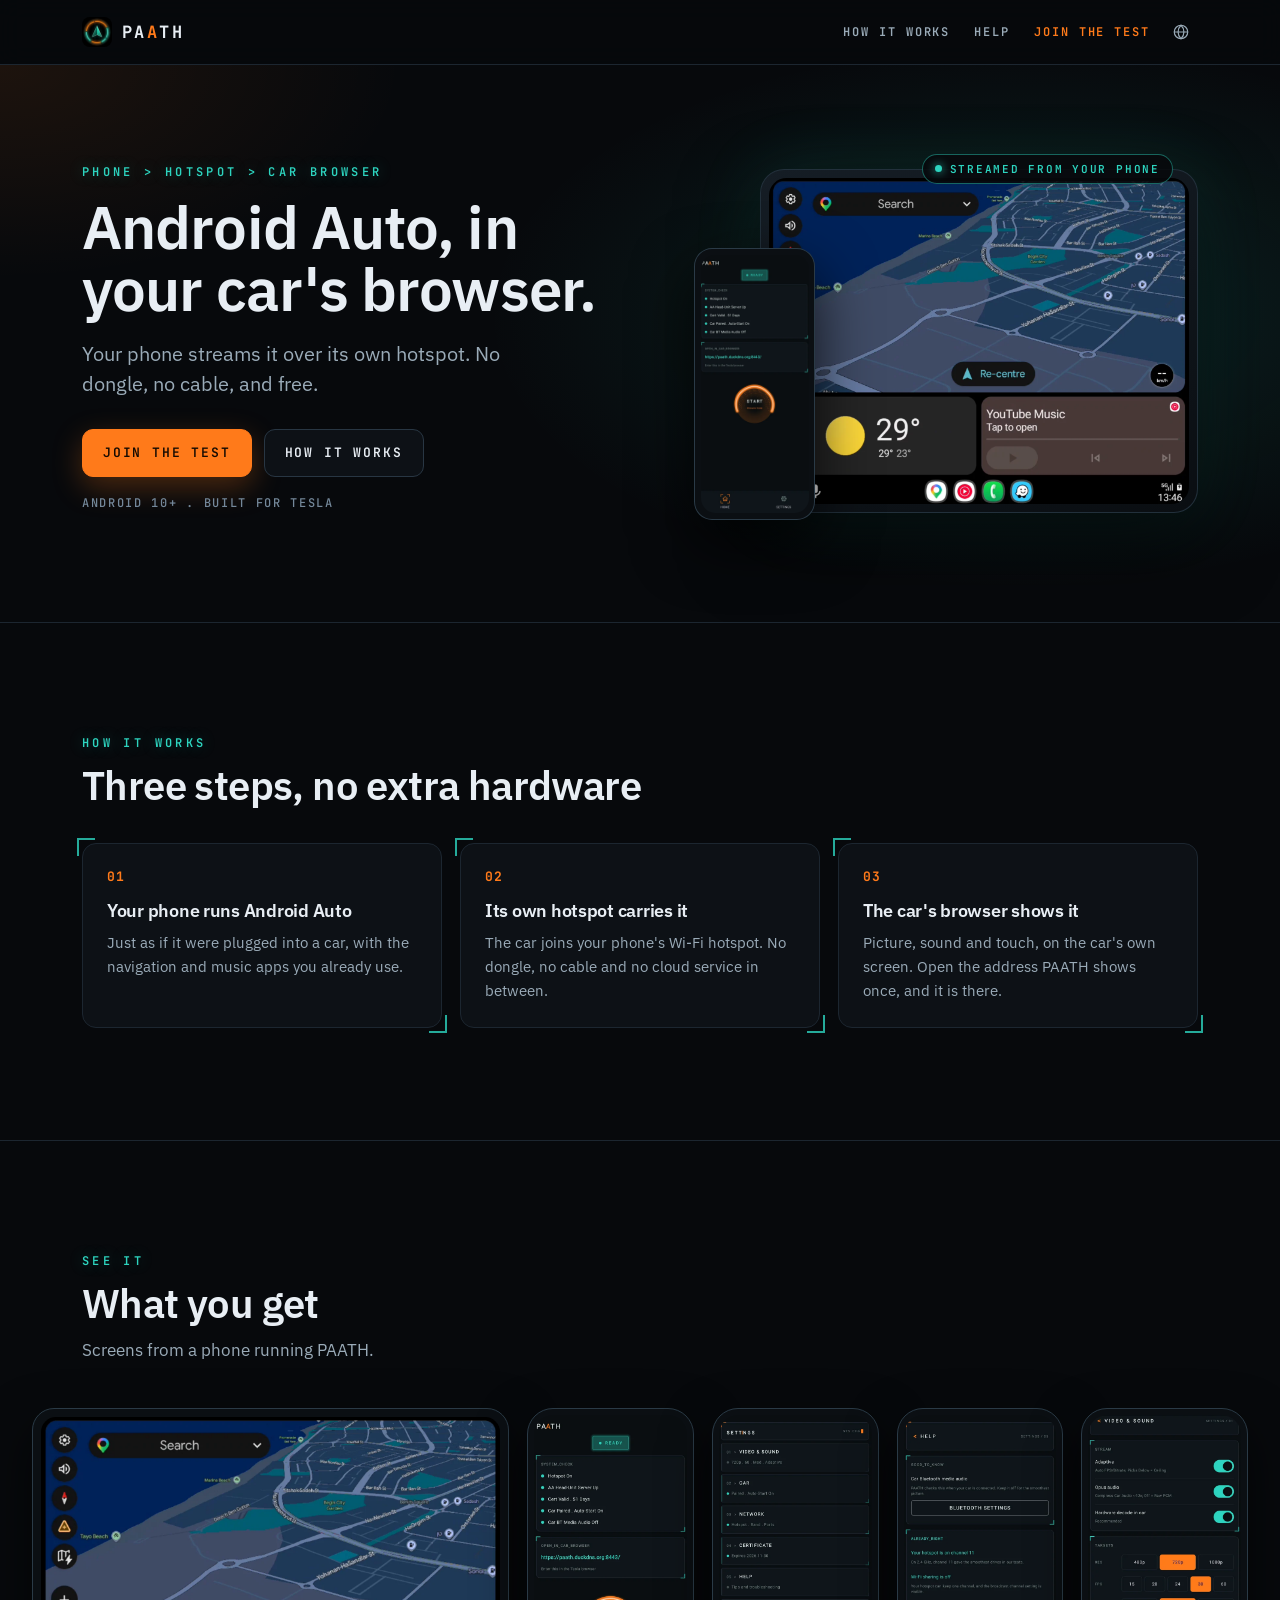
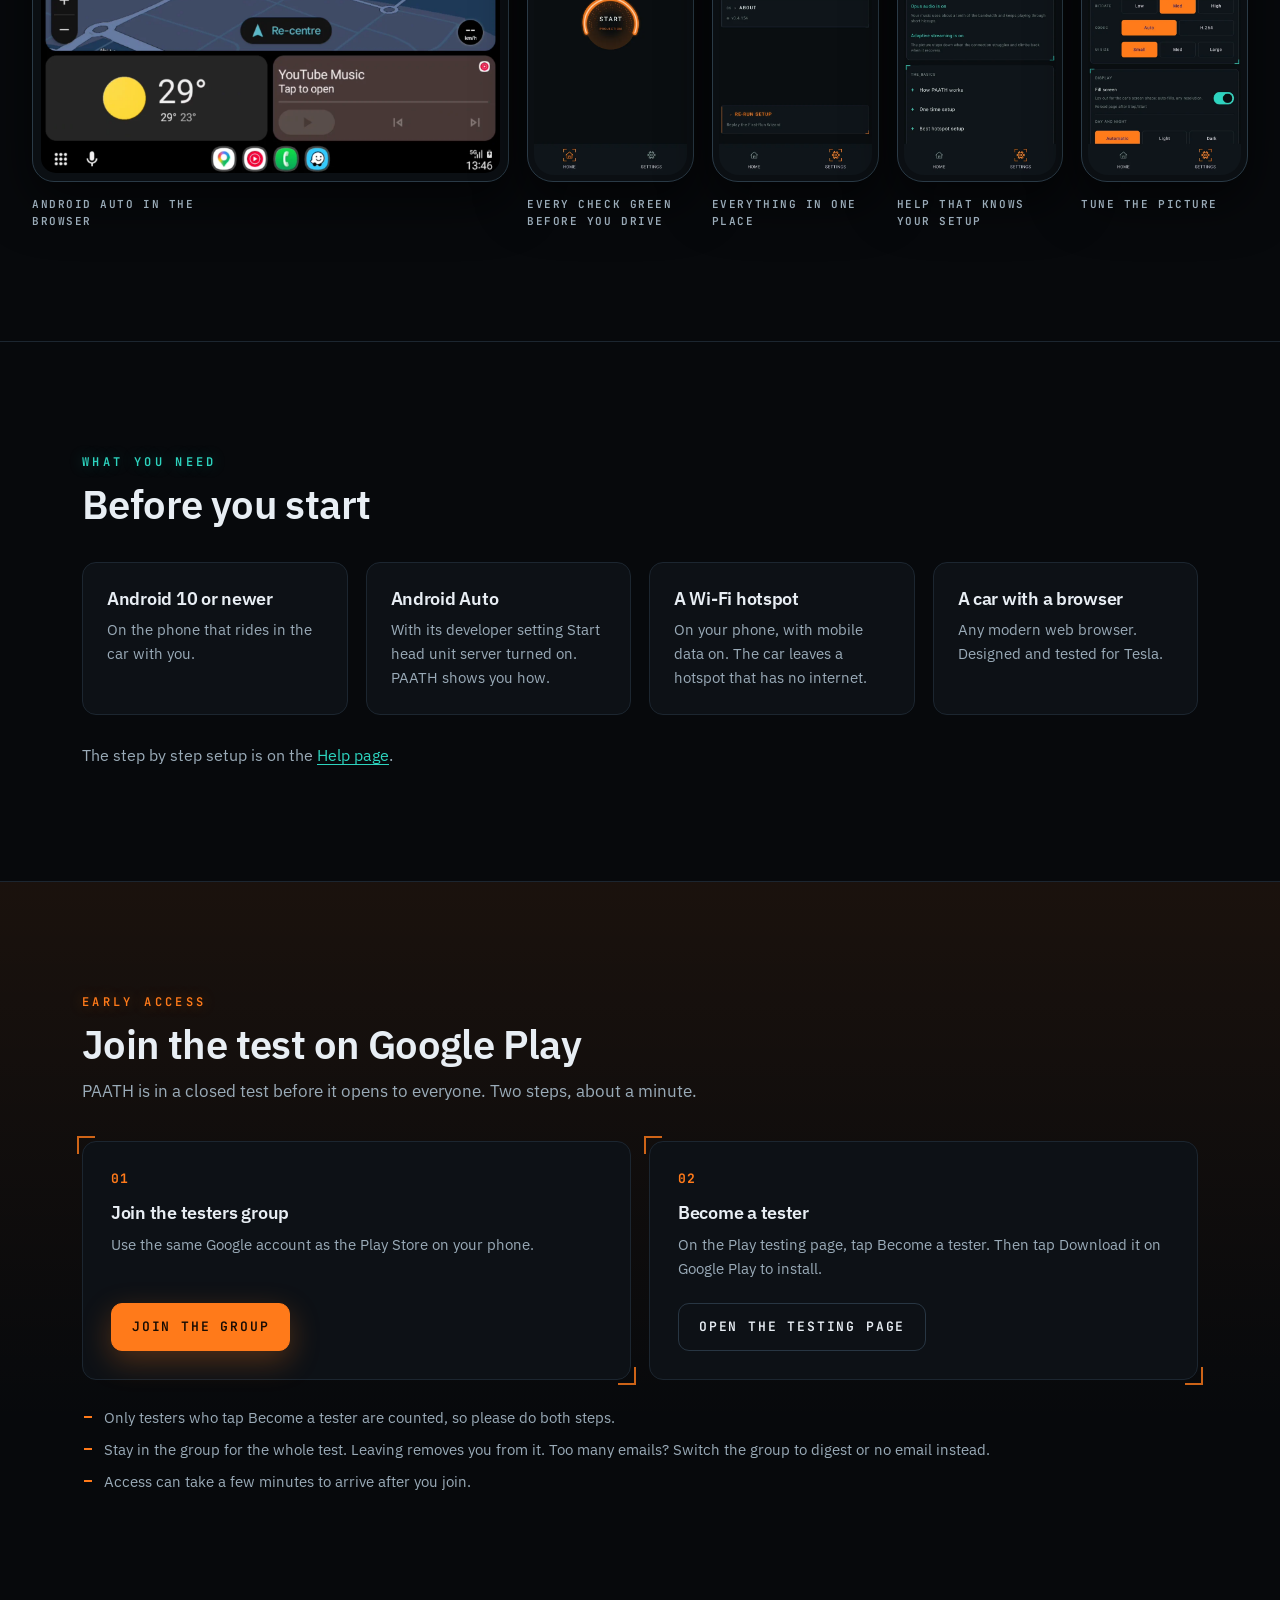
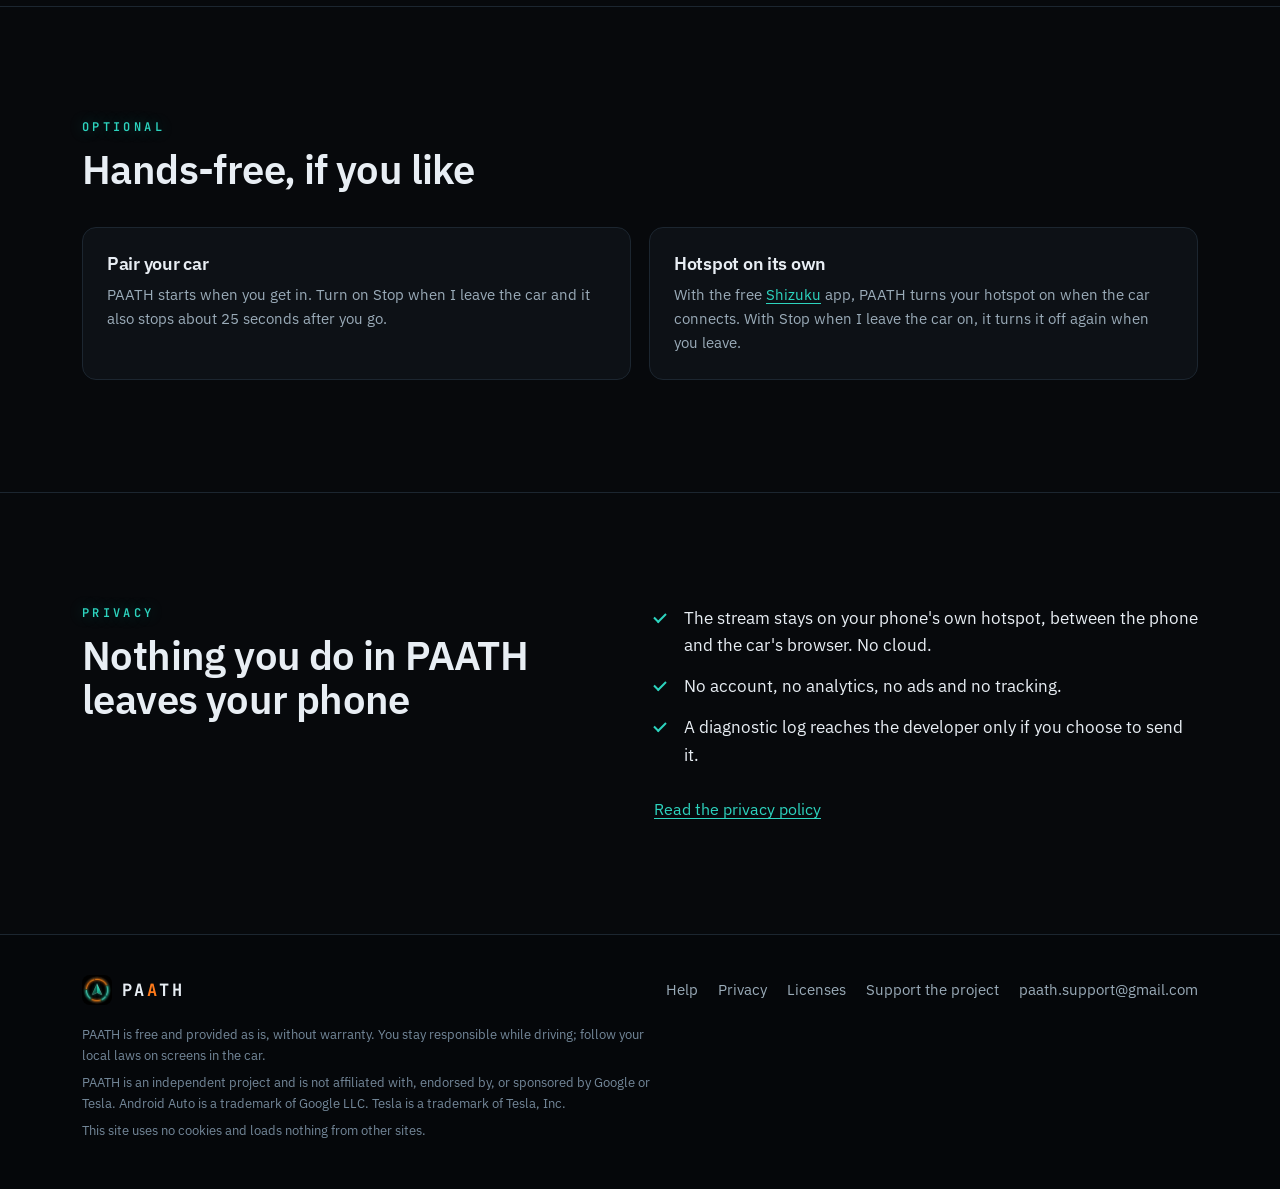
==== index.html @ 419f20e2 "Site in Hebrew: every page under he/, a globe language selector, Hebrew app screens; English unchang" ====
<!doctype html>
<html lang="en" dir="ltr">
<head>
<meta charset="utf-8">
<script>(function () { var pick = function pickLanguage(stored, referrer, host, languages) {
    if (stored === 'he') return 'he';
    if (stored === 'en') return 'en';
    var from = '';
    var path = '';
    try { if (referrer) { var u = new URL(referrer); from = u.host; path = u.pathname; } } catch (e) { from = ''; }
    if (from && from === host && /^\/(he\/)?([a-z0-9-]+\.html)?$/.test(path)) return 'en';
    var first = (languages && languages.length ? languages[0] : '') || '';
    return /^(he|iw)(-|$)/i.test(first) ? 'he' : 'en';
}; var stored = null; try { stored = localStorage.getItem('paath-lang'); } catch (e) {} var langs = navigator.languages && navigator.languages.length ? navigator.languages : [navigator.language || '']; if (pick(stored, document.referrer, location.host, langs) === 'he') location.replace('he/index.html' + location.hash); })();</script>
<meta name="viewport" content="width=device-width, initial-scale=1">
<title>PAATH: Android Auto, in your car's browser</title>
<meta name="description" content="Your phone streams Android Auto to your car's built-in browser over its own hotspot. No extra hardware, free.">
<meta name="theme-color" content="#07090c">
<meta property="og:type" content="website">
<meta property="og:url" content="https://paathsupport.github.io/">
<meta property="og:locale" content="en_US">
<meta property="og:title" content="PAATH: Android Auto, in your car's browser">
<meta property="og:description" content="Your phone streams Android Auto to your car's built-in browser over its own hotspot. No extra hardware, free.">
<meta property="og:image" content="https://paathsupport.github.io/assets/og-image.png">
<meta property="og:image:width" content="1200">
<meta property="og:image:height" content="630">
<meta property="og:image:alt" content="PAATH: Android Auto, in your car's browser.">
<meta name="twitter:card" content="summary_large_image">
<link rel="alternate" hreflang="en" href="https://paathsupport.github.io/">
<link rel="alternate" hreflang="he" href="https://paathsupport.github.io/he/">
<link rel="alternate" hreflang="x-default" href="https://paathsupport.github.io/">

<link rel="icon" href="assets/favicon-32.png" sizes="32x32" type="image/png">
<link rel="apple-touch-icon" href="assets/apple-touch-icon.png">
<link rel="stylesheet" href="css/fonts.css">
<link rel="stylesheet" href="css/site.css">
</head>
<body>
<a class="skip" href="#main">Skip to content</a>
<header class="site-head">
  <div class="wrap head-row">
    <a class="logo" href="index.html" aria-label="PAATH home"><img src="assets/icon-64.png" alt="" width="30" height="30"><span>PA<span class="a">A</span>TH</span></a>
    <nav class="nav" aria-label="Main">
      <a class="nav-wide" href="index.html#how">HOW IT WORKS</a>
      <a href="help.html">HELP</a>
      <a class="nav-go" href="index.html#join">JOIN THE TEST</a>
      
      <details class="lang-pick">
        <summary aria-label="Language" title="Language"><svg class="globe" viewBox="0 0 24 24" width="18" height="18" aria-hidden="true" focusable="false"><circle cx="12" cy="12" r="9"/><path d="M3 12h18M12 3c2.6 2.5 3.9 5.5 3.9 9s-1.3 6.5-3.9 9c-2.6-2.5-3.9-5.5-3.9-9S9.4 5.5 12 3z"/></svg></summary>
        <div class="lang-menu"><a href="index.html" hreflang="en" lang="en" data-lang="en" aria-current="true">English</a><a href="he/index.html" hreflang="he" lang="he" data-lang="he">עברית</a></div>
      </details>
    </nav>
  </div>
</header>

<main id="main">

<section class="hero">
  <div class="wrap hero-grid">
    <div class="hero-copy">
      <p class="kick">PHONE > HOTSPOT > CAR BROWSER</p>
      <h1>Android Auto, in your car's browser.</h1>
      <p class="lead">Your phone streams it over its own hotspot. No dongle, no cable, and free.</p>
      <div class="btns">
        <a class="btn btn-go" href="#join">JOIN THE TEST</a>
        
        <a class="btn" href="#how">HOW IT WORKS</a>
      </div>
      <p class="note">ANDROID 10+ . BUILT FOR TESLA</p>
    </div>
    <div class="hero-vis">
      <div class="hero-car"><img src="assets/shots/aa.webp" alt="Android Auto with Google Maps, shown in a web browser" width="1400" height="1098" fetchpriority="high"></div>
      <div class="hero-phone"><img src="assets/shots/home.webp" alt="PAATH's home screen with every check green" width="540" height="1212"></div>
      <span class="hero-chip"><i></i>STREAMED FROM YOUR PHONE</span>
    </div>
  </div>
</section>

<section class="sec" id="how" aria-labelledby="how-h">
  <div class="wrap">
    <div class="sec-head"><p class="kick">HOW IT WORKS</p><h2 id="how-h">Three steps, no extra hardware</h2></div>
    <ol class="grid-3" role="list">
      <li class="card br"><span class="num">01</span><h3>Your phone runs Android Auto</h3><p>Just as if it were plugged into a car, with the navigation and music apps you already use.</p></li>
      <li class="card br"><span class="num">02</span><h3>Its own hotspot carries it</h3><p>The car joins your phone's Wi-Fi hotspot. No dongle, no cable and no cloud service in between.</p></li>
      <li class="card br"><span class="num">03</span><h3>The car's browser shows it</h3><p>Picture, sound and touch, on the car's own screen. Open the address PAATH shows once, and it is there.</p></li>
    </ol>
  </div>
</section>

<section class="sec" id="see" aria-labelledby="see-h">
  <div class="wrap"><div class="sec-head"><p class="kick">SEE IT</p><h2 id="see-h">What you get</h2><p>Screens from a phone running PAATH.</p></div></div>
  <div class="wrap wrap-wide">
    <div class="shots" tabindex="0" role="region" aria-label="Screenshots">
      <figure class="shot"><div class="dev dev-car"><img src="assets/shots/aa.webp" alt="Android Auto in the browser: the map, weather and music" width="1400" height="1098" loading="lazy"></div><figcaption>ANDROID AUTO IN THE BROWSER</figcaption></figure>
      <figure class="shot"><div class="dev dev-phone"><img src="assets/shots/home.webp" alt="PAATH's home screen: every check green and the address for the car" width="540" height="1212" loading="lazy"></div><figcaption>EVERY CHECK GREEN BEFORE YOU DRIVE</figcaption></figure>
      <figure class="shot"><div class="dev dev-phone"><img src="assets/shots/settings.webp" alt="PAATH settings: video and sound, car, network, certificate, help" width="540" height="1212" loading="lazy"></div><figcaption>EVERYTHING IN ONE PLACE</figcaption></figure>
      <figure class="shot"><div class="dev dev-phone"><img src="assets/shots/help.webp" alt="PAATH help page with checks that are already right" width="540" height="1212" loading="lazy"></div><figcaption>HELP THAT KNOWS YOUR SETUP</figcaption></figure>
      <figure class="shot"><div class="dev dev-phone"><img src="assets/shots/video.webp" alt="Video and sound settings: resolution, frame rate, bitrate, day and night" width="540" height="1212" loading="lazy"></div><figcaption>TUNE THE PICTURE</figcaption></figure>
    </div>
  </div>
</section>

<section class="sec" id="need" aria-labelledby="need-h">
  <div class="wrap">
    <div class="sec-head"><p class="kick">WHAT YOU NEED</p><h2 id="need-h">Before you start</h2></div>
    <ul class="grid-4" role="list">
      <li class="card"><h3>Android 10 or newer</h3><p>On the phone that rides in the car with you.</p></li>
      <li class="card"><h3>Android Auto</h3><p>With its developer setting Start head unit server turned on. PAATH shows you how.</p></li>
      <li class="card"><h3>A Wi-Fi hotspot</h3><p>On your phone, with mobile data on. The car leaves a hotspot that has no internet.</p></li>
      <li class="card"><h3>A car with a browser</h3><p>Any modern web browser. Designed and tested for Tesla.</p></li>
    </ul>
    <p class="more">The step by step setup is on the <a href="help.html#one-time-setup">Help page</a>.</p>
  </div>
</section>


<section class="sec join" id="join" aria-labelledby="join-h">
  <div class="wrap">
    <div class="sec-head"><p class="kick">EARLY ACCESS</p><h2 id="join-h">Join the test on Google Play</h2><p>PAATH is in a closed test before it opens to everyone. Two steps, about a minute.</p></div>
    <ol class="grid-2" role="list">
      <li class="card br br-go"><span class="num">01</span><h3>Join the testers group</h3><p>Use the same Google account as the Play Store on your phone.</p><a class="btn btn-go" href="https://groups.google.com/g/paath-testers">JOIN THE GROUP</a></li>
      <li class="card br br-go"><span class="num">02</span><h3>Become a tester</h3><p>On the Play testing page, tap Become a tester. Then tap Download it on Google Play to install.</p><a class="btn" href="https://play.google.com/apps/testing/app.tesomate.paath">OPEN THE TESTING PAGE</a></li>
    </ol>
    <ul class="notes" role="list">
      <li>Only testers who tap Become a tester are counted, so please do both steps.</li>
      <li>Stay in the group for the whole test. Leaving removes you from it. Too many emails? Switch the group to digest or no email instead.</li>
      <li>Access can take a few minutes to arrive after you join.</li>
    </ul>
  </div>
</section>


<section class="sec" id="extras" aria-labelledby="extras-h">
  <div class="wrap">
    <div class="sec-head"><p class="kick">OPTIONAL</p><h2 id="extras-h">Hands-free, if you like</h2></div>
    <ul class="grid-2" role="list">
      <li class="card"><h3>Pair your car</h3><p>PAATH starts when you get in. Turn on Stop when I leave the car and it also stops about 25 seconds after you go.</p></li>
      <li class="card"><h3>Hotspot on its own</h3><p>With the free <a href="https://shizuku.rikka.app/download/">Shizuku</a> app, PAATH turns your hotspot on when the car connects. With Stop when I leave the car on, it turns it off again when you leave.</p></li>
    </ul>
  </div>
</section>

<section class="sec privacy" id="privacy" aria-labelledby="privacy-h">
  <div class="wrap privacy-grid">
    <div><p class="kick">PRIVACY</p><h2 id="privacy-h">Nothing you do in PAATH leaves your phone</h2></div>
    <div>
      <ul class="ticks" role="list">
        <li>The stream stays on your phone's own hotspot, between the phone and the car's browser. No cloud.</li>
        <li>No account, no analytics, no ads and no tracking.</li>
        <li>A diagnostic log reaches the developer only if you choose to send it.</li>
      </ul>
      <p class="more"><a href="https://paathsupport.github.io/paath-site/">Read the privacy policy</a></p>
    </div>
  </div>
</section>

</main>
<footer class="site-foot">
  <div class="wrap">
    <div class="foot-row">
      <a class="logo" href="index.html" aria-label="PAATH home"><img src="assets/icon-64.png" alt="" width="30" height="30"><span>PA<span class="a">A</span>TH</span></a>
      <nav class="foot-nav" aria-label="Footer">
        <a href="help.html">Help</a>
        <a href="https://paathsupport.github.io/paath-site/">Privacy</a>
        <a href="licenses.html">Licenses</a>
        <a href="https://ko-fi.com/paath">Support the project</a>
        <a href="mailto:paath.support@gmail.com">paath.support@gmail.com</a>
      </nav>
    </div>
    <p class="legal">PAATH is free and provided as is, without warranty. You stay responsible while driving; follow your local laws on screens in the car.</p>
    <p class="legal">PAATH is an independent project and is not affiliated with, endorsed by, or sponsored by Google or Tesla. Android Auto is a trademark of Google LLC. Tesla is a trademark of Tesla, Inc.</p>
    <p class="legal">This site uses no cookies and loads nothing from other sites.</p>
  </div>
</footer>
<script>document.addEventListener('click', function (e) { var a = e.target.closest && e.target.closest('a[data-lang]'); if (!a) return; try { localStorage.setItem('paath-lang', a.getAttribute('data-lang')); } catch (err) {} a.setAttribute('href', a.getAttribute('href').split('#')[0] + location.hash); }); document.addEventListener('click', function (e) { var d = document.querySelector('details.lang-pick'); if (d && d.open && !d.contains(e.target)) d.open = false; }); document.addEventListener('keydown', function (e) { var d = document.querySelector('details.lang-pick'); if (e.key === 'Escape' && d && d.open) { d.open = false; d.querySelector('summary').focus(); } });</script>

</body>
</html>
---- css/fonts.css ----
/* Local copies so no visit contacts a third party: Latin subsets, and IBM Plex Sans Hebrew for Hebrew letters only. Regenerate with tools/fetch-fonts.py. */
@font-face{font-family:"IBM Plex Sans";src:url(../assets/fonts/ibm-plex-sans.woff2) format("woff2");font-weight:400 600;font-style:normal;font-display:swap}
@font-face{font-family:"IBM Plex Sans Hebrew";src:url(../assets/fonts/ibm-plex-sans-hebrew-400.woff2) format("woff2");font-weight:400 400;font-style:normal;font-display:swap;unicode-range:U+0307-0308, U+0590-05FF, U+200C-2010, U+20AA, U+25CC, U+FB1D-FB4F}
@font-face{font-family:"IBM Plex Sans Hebrew";src:url(../assets/fonts/ibm-plex-sans-hebrew-500.woff2) format("woff2");font-weight:500 500;font-style:normal;font-display:swap;unicode-range:U+0307-0308, U+0590-05FF, U+200C-2010, U+20AA, U+25CC, U+FB1D-FB4F}
@font-face{font-family:"IBM Plex Sans Hebrew";src:url(../assets/fonts/ibm-plex-sans-hebrew-600.woff2) format("woff2");font-weight:600 600;font-style:normal;font-display:swap;unicode-range:U+0307-0308, U+0590-05FF, U+200C-2010, U+20AA, U+25CC, U+FB1D-FB4F}
@font-face{font-family:"JetBrains Mono";src:url(../assets/fonts/jetbrains-mono.woff2) format("woff2");font-weight:500 700;font-style:normal;font-display:swap}
---- css/site.css ----
/* PAATH site. The app's own palette and type: a dark base, teal for system things and links, orange only
   for the main action and the A of the wordmark. Fonts load from css/fonts.css (local files). */
:root {
  --bg: #07090c; --panel: #0d1116; --line: #1c2630; --line-2: #283643;
  --ink: #e8eef4; --dim: #9aabb8; --mute: #74889a;
  --teal: #2dd4bf; --orange: #ff7a1a; --orange-ink: #160b02;
  --mono: "JetBrains Mono", ui-monospace, SFMono-Regular, Menlo, Consolas, monospace;
  --sans: "IBM Plex Sans", system-ui, -apple-system, "Segoe UI", Roboto, sans-serif;
  --gutter: 16px; --max: 1180px; --radius: 14px;
  color-scheme: dark;
}
@media (min-width: 720px) { :root { --gutter: 32px; } }

*, *::before, *::after { box-sizing: border-box; }
html { -webkit-text-size-adjust: 100%; scroll-behavior: smooth; scroll-padding-top: 84px; }
@media (prefers-reduced-motion: reduce) { html { scroll-behavior: auto; } *, *::before, *::after { animation: none !important; transition: none !important; } }
body { margin: 0; background: var(--bg); color: var(--ink); font: 400 16px/1.6 var(--sans); overflow-wrap: anywhere; }
img { display: block; max-width: 100%; height: auto; }
a { color: var(--teal); text-underline-offset: 3px; }
a:hover { color: #6ee7d8; }
:focus-visible { outline: 2px solid var(--teal); outline-offset: 3px; border-radius: 6px; }
ol[role="list"], ul[role="list"] { list-style: none; margin: 0; padding: 0; }
.wrap { max-width: var(--max); margin: 0 auto; padding: 0 var(--gutter); }
.wrap-wide { max-width: 1400px; container-type: inline-size; }
.skip { position: absolute; inset-inline-start: -9999px; top: -9999px; }
.skip:focus { inset-inline-start: var(--gutter); top: 10px; z-index: 20; background: var(--panel); color: var(--ink); padding: 10px 14px; border-radius: 8px; }

/* header */
.site-head { position: sticky; top: 0; z-index: 10; background: rgba(7, 9, 12, .84); -webkit-backdrop-filter: blur(12px); backdrop-filter: blur(12px); border-bottom: 1px solid var(--line); }
.head-row { display: flex; align-items: center; gap: 16px; height: 64px; }
/* nowrap: body's overflow-wrap would otherwise split the wordmark on a 320 px phone */
.logo { display: inline-flex; flex: none; align-items: center; gap: 10px; color: var(--ink); text-decoration: none; white-space: nowrap; font: 700 17px var(--mono); letter-spacing: .14em; }
.logo:hover { color: var(--ink); }
.logo img { width: 30px; height: 30px; border-radius: 8px; }
.a { color: var(--orange); }
.nav { margin-inline-start: auto; display: flex; align-items: center; gap: 4px; }
.nav a { font: 600 12px var(--mono); letter-spacing: .16em; color: var(--dim); text-decoration: none; padding: 9px 10px; border-radius: 8px; white-space: nowrap; }
.nav a:hover { color: var(--ink); }
.nav .nav-go { color: var(--orange); }
@media (max-width: 560px) { .nav .nav-wide { display: none; } .nav a { padding: 9px 7px; letter-spacing: .12em; } }

/* type */
.kick { margin: 0; font: 600 12px var(--mono); letter-spacing: .28em; color: var(--teal); text-shadow: 0 0 14px rgba(45, 212, 191, .35); }
h1, h2, h3 { margin: 0; font-family: var(--sans); font-weight: 600; letter-spacing: -.015em; }
h1 { margin-top: 16px; font-size: clamp(38px, 5.4vw, 60px); line-height: 1.04; }
h2 { margin-top: 12px; font-size: clamp(27px, 3.6vw, 40px); line-height: 1.1; }
h3 { font-size: 18px; line-height: 1.3; }
.lead { margin: 18px 0 0; max-width: 36ch; color: var(--dim); font-size: clamp(17px, 1.7vw, 20px); line-height: 1.5; }
.more { margin: 28px 0 0; color: var(--dim); }

/* buttons */
.btns { display: flex; flex-wrap: wrap; gap: 12px; margin-top: 30px; }
.btn { display: inline-flex; align-items: center; justify-content: center; min-height: 48px; padding: 0 20px; border-radius: 11px; border: 1px solid var(--line-2); background: var(--panel); color: var(--ink); text-decoration: none; font: 600 13px var(--mono); letter-spacing: .14em; transition: border-color .15s, transform .15s, box-shadow .15s; }
.btn:hover { color: var(--ink); border-color: var(--teal); }
.btn-go { background: var(--orange); border-color: var(--orange); color: var(--orange-ink); box-shadow: 0 10px 30px rgba(255, 122, 26, .28); }
.btn-go:hover { color: var(--orange-ink); border-color: #ffa25e; transform: translateY(-1px); box-shadow: 0 14px 36px rgba(255, 122, 26, .38); }
.note { margin: 18px 0 0; font: 500 12px var(--mono); letter-spacing: .14em; color: var(--mute); }

/* sections */
.sec { position: relative; padding: clamp(64px, 9vw, 112px) 0; border-top: 1px solid var(--line); }
.sec-head { max-width: 660px; margin-bottom: 36px; }
.sec-head p:not(.kick) { margin: 12px 0 0; color: var(--dim); font-size: 17px; }
.card { position: relative; background: var(--panel); border: 1px solid var(--line); border-radius: var(--radius); padding: 24px; }
.card h3 { margin-top: 0; }
.card .num + h3 { margin-top: 14px; }
.card p { margin: 8px 0 0; color: var(--dim); font-size: 15px; }
/* A card is a column, so a button sits at the bottom and side-by-side cards line their buttons up. */
.card { display: flex; flex-direction: column; }
.card .btn { margin-top: auto; align-self: flex-start; }
.card p:has(+ .btn) { margin-bottom: 22px; }
.num { font: 700 13px var(--mono); letter-spacing: .1em; color: var(--orange); }
/* the app's corner brackets */
.br::before, .br::after { content: ""; position: absolute; width: 18px; height: 18px; border: 0 solid var(--teal); opacity: .8; }
.br::before { inset-inline-start: -6px; top: -6px; border-block-start-width: 2px; border-inline-start-width: 2px; }
.br::after { inset-inline-end: -6px; bottom: -6px; border-block-end-width: 2px; border-inline-end-width: 2px; }
.br-go::before, .br-go::after { border-color: var(--orange); }
.grid-2, .grid-3, .grid-4 { display: grid; gap: 18px; }
@media (min-width: 640px) { .grid-2, .grid-4 { grid-template-columns: repeat(2, minmax(0, 1fr)); } }
@media (min-width: 820px) { .grid-3 { grid-template-columns: repeat(3, minmax(0, 1fr)); } }
@media (min-width: 1040px) { .grid-4 { grid-template-columns: repeat(4, minmax(0, 1fr)); } }

/* hero */
.hero { position: relative; overflow: hidden; padding: clamp(40px, 7vw, 96px) 0 clamp(56px, 8vw, 104px); }
.hero::before { content: ""; position: absolute; inset: 0; pointer-events: none;
  background: radial-gradient(60% 70% at 80% 45%, rgba(45, 212, 191, .13), transparent 70%), radial-gradient(45% 55% at 0% 0%, rgba(255, 122, 26, .09), transparent 70%); }
.hero-grid { position: relative; display: grid; gap: 48px; align-items: center; }
@media (min-width: 860px) { .hero-grid { grid-template-columns: minmax(0, 1.12fr) minmax(0, 1fr); } }
/* The picture keeps its proportions at every width: every size below is a percent of this one box. */
.hero-vis { position: relative; width: 100%; max-width: 640px; justify-self: center; aspect-ratio: 16 / 11.6; }
.hero-car { position: absolute; right: 0; top: 4%; width: 87%; aspect-ratio: 2184 / 1713; padding: 1.6%; border-radius: 5.5% / 7%;
  background: linear-gradient(160deg, #151d25, #0a0e12); border: 1px solid #22303b; box-shadow: 0 30px 80px rgba(0, 0, 0, .6), 0 0 70px rgba(45, 212, 191, .12); }
.hero-car img { width: 100%; height: 100%; object-fit: cover; object-position: top; border-radius: 4.2% / 5.4%; }
.hero-phone { position: absolute; left: 0; bottom: 0; width: 24%; aspect-ratio: 1080 / 2424; padding: 1.1%; border-radius: 15% / 6.7%;
  background: #0b0f13; border: 1px solid #2a3a46; box-shadow: 0 24px 60px rgba(0, 0, 0, .75); }
.hero-phone img { width: 100%; height: 100%; object-fit: cover; object-position: top; border-radius: 13% / 5.8%; }
.hero-chip { position: absolute; right: 5%; top: 4%; transform: translateY(-50%); padding: 7px 12px; border-radius: 999px; white-space: nowrap;
  font: 600 11px var(--mono); letter-spacing: .16em; color: var(--teal); background: rgba(7, 9, 12, .88); border: 1px solid rgba(45, 212, 191, .45); }
.hero-chip i { display: inline-block; width: 7px; height: 7px; margin-inline-end: 8px; border-radius: 50%; background: var(--teal); box-shadow: 0 0 10px var(--teal); vertical-align: 1px; animation: pulse 2.4s ease-in-out infinite; }
@keyframes pulse { 50% { opacity: .35; } }
@media (max-width: 420px) { .hero-chip { font-size: 10px; letter-spacing: .1em; } }

/* screenshots: a swipe row on phones, one row that fits the page on wide screens */
.shots { --ph: clamp(190px, 58vw, 240px); display: flex; gap: 18px; overflow-x: auto; scroll-snap-type: x mandatory; padding: 8px var(--gutter) 20px; margin: 0 calc(-1 * var(--gutter)); scrollbar-width: thin; scrollbar-color: var(--line-2) transparent; }
/* 100cqw is the row's own width, so the five screens fit it exactly (100vw would count the scrollbar) */
@media (min-width: 1000px) { .shots { --ph: calc((100cqw - 72px) / 6.862); overflow: visible; justify-content: center; margin: 0; padding: 8px 0 0; } }
.shot { flex: 0 0 auto; margin: 0; scroll-snap-align: center; }
.dev { background: #0b0f13; border: 1px solid #2a3a46; box-shadow: 0 20px 50px rgba(0, 0, 0, .6); }
.dev img { width: 100%; height: 100%; object-fit: cover; object-position: top; }
.dev-phone { width: var(--ph); aspect-ratio: 1080 / 2424; padding: 6px; border-radius: 26px; }
.dev-phone img { border-radius: 20px; }
.dev-car { height: calc(var(--ph) * 2.2444); aspect-ratio: 2184 / 1713; padding: 8px; border-radius: 22px; }
.dev-car img { border-radius: 15px; }
/* On phones the car screen would be wider than the phone showing it; keep it to the screen width there. */
@media (max-width: 999px) { .dev-car { height: auto; width: min(86vw, calc(var(--ph) * 2.8616)); } }
.shot figcaption { margin-top: 14px; max-width: var(--ph); font: 600 11px/1.5 var(--mono); letter-spacing: .14em; color: var(--dim); }

/* join the test */
.join { background: linear-gradient(180deg, rgba(255, 122, 26, .08), rgba(255, 122, 26, 0) 75%); }
.join .kick { color: var(--orange); text-shadow: 0 0 14px rgba(255, 122, 26, .4); }
.join .card { padding: 28px; }
.notes { margin-top: 26px !important; display: grid; gap: 8px; color: var(--dim); font-size: 15px; }
.notes li { position: relative; padding-inline-start: 22px; }
.notes li::before { content: ""; position: absolute; inset-inline-start: 2px; top: .7em; width: 8px; height: 2px; background: var(--orange); }

/* privacy */
.privacy-grid { display: grid; gap: 28px; }
@media (min-width: 860px) { .privacy-grid { grid-template-columns: minmax(0, 1fr) minmax(0, 1fr); align-items: start; } }
.ticks { display: grid; gap: 14px; }
.ticks li { position: relative; padding-inline-start: 30px; color: var(--ink); font-size: 17px; }
.ticks li::before { content: ""; position: absolute; inset-inline-start: 0; top: .45em; width: 12px; height: 7px; border: solid var(--teal); border-width: 0 0 2px 2px; transform: rotate(-45deg); }

/* footer */
.site-foot { border-top: 1px solid var(--line); padding: 40px 0 48px; background: #05070a; }
.foot-row { display: flex; flex-wrap: wrap; align-items: center; justify-content: space-between; gap: 18px; }
.foot-nav { display: flex; flex-wrap: wrap; gap: 6px 20px; }
.foot-nav a { color: var(--dim); text-decoration: none; font-size: 15px; }
.foot-nav a:hover { color: var(--ink); }
.legal { margin: 20px 0 0; max-width: 72ch; color: var(--mute); font-size: 13px; line-height: 1.6; }
.legal + .legal { margin-top: 6px; }

/* help: the intro spans the page, then the topic list beside the entries (above them on phones) */
.help-intro { padding-top: 48px; }
.help-grid { display: grid; gap: 28px; padding: 32px 0 96px; }
@media (min-width: 900px) { .help-grid { grid-template-columns: 250px minmax(0, 1fr); gap: 56px; } }
.help-h { font-size: clamp(32px, 4.6vw, 48px); }
.toc-h { margin: 22px 0 8px; font: 600 11px var(--mono); letter-spacing: .24em; color: var(--mute); }
.toc-h:first-child { margin-top: 0; }
.toc ul { list-style: none; margin: 0; padding: 0; }
.toc a { display: block; padding: 6px 12px; border-inline-start: 2px solid var(--line); color: var(--dim); text-decoration: none; font-size: 14px; line-height: 1.35; }
.toc a:hover { color: var(--ink); border-inline-start-color: var(--teal); }
@media (min-width: 900px) { .help-side { position: sticky; top: 88px; align-self: start; max-height: calc(100vh - 110px); overflow: auto; } }
@media (max-width: 899px) {
  .toc { padding: 18px; background: var(--panel); border: 1px solid var(--line); border-radius: var(--radius); }
  .toc ul { display: flex; flex-wrap: wrap; gap: 8px; }
  .toc a { border: 1px solid var(--line-2); border-radius: 999px; padding: 6px 12px; font-size: 13px; }
}
.help-group + .help-group { margin-top: 40px; }
.help-group > .kick { margin-bottom: 14px; }
/* html's scroll-padding-top already clears the sticky header; a scroll-margin here would add to it */
.entry { margin-top: 10px; background: var(--panel); border: 1px solid var(--line); border-radius: 12px; }
.entry[open] { border-color: var(--line-2); }
.entry summary { display: flex; align-items: center; gap: 14px; padding: 16px 18px; cursor: pointer; list-style: none; font-size: 17px; font-weight: 500; }
.entry summary::-webkit-details-marker { display: none; }
.entry summary:hover { color: #fff; }
.mk { position: relative; flex: 0 0 14px; height: 14px; }
.mk::before, .mk::after { content: ""; position: absolute; inset-inline-start: 0; top: 6px; width: 14px; height: 2px; background: var(--teal); transition: transform .2s; }
.mk::after { transform: rotate(90deg); }
.entry[open] .mk::after { transform: rotate(0deg); }
.entry-body { padding: 0 18px 18px; padding-inline-start: 46px; color: var(--dim); }
.steps { margin: 0; padding-inline-start: 20px; display: grid; gap: 8px; }
.steps li::marker { color: var(--mute); }
.step-one { margin: 0; }
.tag { display: inline-block; margin-inline-end: 6px; padding: 1px 7px; border-radius: 6px; font: 600 10px/1.7 var(--mono); letter-spacing: .14em; vertical-align: 2px; }
.tag-samsung { color: #7dd3fc; border: 1px solid rgba(125, 211, 252, .45); }
.tag-others { color: #c4b5fd; border: 1px solid rgba(196, 181, 253, .45); }
.inapp { margin: 14px 0 0; font: 600 11px/1.6 var(--mono); letter-spacing: .1em; color: var(--orange); }
@media (max-width: 560px) { .entry-body { padding-inline-start: 18px; } }

/* 404 */
.lost { padding: clamp(72px, 14vw, 160px) 0; }

/* Licenses */
.licenses { padding: clamp(56px, 10vw, 120px) 0; }
.lic-grid { margin-top: 36px; }
.lic-grid h2 { margin-top: 0; font-size: 18px; line-height: 1.3; }

/* Hebrew (owner, 2026-10-16): dir="rtl" flips every start and end above. Hebrew has no capitals and wide spacing
   hurts reading, so the monospace capitals become the Hebrew face, semibold, at normal spacing. The pictures, the
   hero's layout and the tick's shape do not flip. */
html[lang="he"] { --sans: "IBM Plex Sans Hebrew", "IBM Plex Sans", system-ui, -apple-system, "Segoe UI", Roboto, sans-serif; }
html[lang="he"] :is(.kick, .nav a, .btn, .note, .hero-chip, .shot figcaption, .toc-h, .tag, .inapp) { font-family: var(--sans); font-weight: 600; letter-spacing: normal; }
html[lang="he"] :is(.kick, .nav a, .note, .toc-h) { font-size: 14px; }
/* The language selector (owner, 2026-10-16): a globe that opens the list of languages, each named in its own letters.
   The list is drawn only once open, so English pages still load no Hebrew face until it is. */
.lang-pick { position: relative; }
.lang-pick summary { display: flex; align-items: center; padding: 9px 8px; border-radius: 8px; color: var(--dim); cursor: pointer; list-style: none; }
.lang-pick summary::-webkit-details-marker { display: none; }
.lang-pick summary:hover, .lang-pick[open] summary { color: var(--ink); }
.globe { display: block; fill: none; stroke: currentColor; stroke-width: 1.6; }
.lang-menu { position: absolute; inset-inline-end: 0; top: calc(100% + 8px); z-index: 30; min-width: 150px; padding: 6px; display: grid; gap: 2px;
  background: var(--panel); border: 1px solid var(--line-2); border-radius: 12px; box-shadow: 0 18px 40px rgba(0, 0, 0, .55); }
.nav .lang-pick .lang-menu a { display: block; padding: 10px 12px; border-radius: 8px; font: 500 15px var(--sans); letter-spacing: normal; color: var(--dim); text-align: start; }
.nav .lang-pick .lang-menu a:hover { background: var(--line); color: var(--ink); }
.nav .lang-pick .lang-menu a[aria-current] { color: var(--teal); }
.lost-he { --sans: "IBM Plex Sans Hebrew", "IBM Plex Sans", system-ui, -apple-system, "Segoe UI", Roboto, sans-serif; margin-top: 56px; font-family: var(--sans); }
.lost-he .btn { font-family: inherit; letter-spacing: normal; }
.lost-h { font-size: clamp(32px, 4.6vw, 48px); }

/* Phones (owner, 2026-10-16): with the language selector the menu fits as it was from 375 px up in both languages;
   narrower phones tighten it to stay inside the side margins (checked by tools/shoot.mjs at 320, 360 and 375 px).
   Only the menu's own links: the selector's list keeps its size. */
@media (max-width: 374px) {
  .head-row { gap: 8px; }
  .site-head .logo { gap: 6px; letter-spacing: .06em; }
  .nav { gap: 0; }
  .nav > a, .lang-pick summary { padding: 9px 4px; }
  .nav > a { letter-spacing: .06em; }
  html[lang="he"] .nav > a { letter-spacing: normal; font-size: 13px; }
}
@media (max-width: 359px) {
  .site-head .logo { letter-spacing: .02em; }
  .nav > a, .lang-pick summary { padding: 9px 3px; }
  html[lang="he"] .nav > a { font-size: 12px; }
}
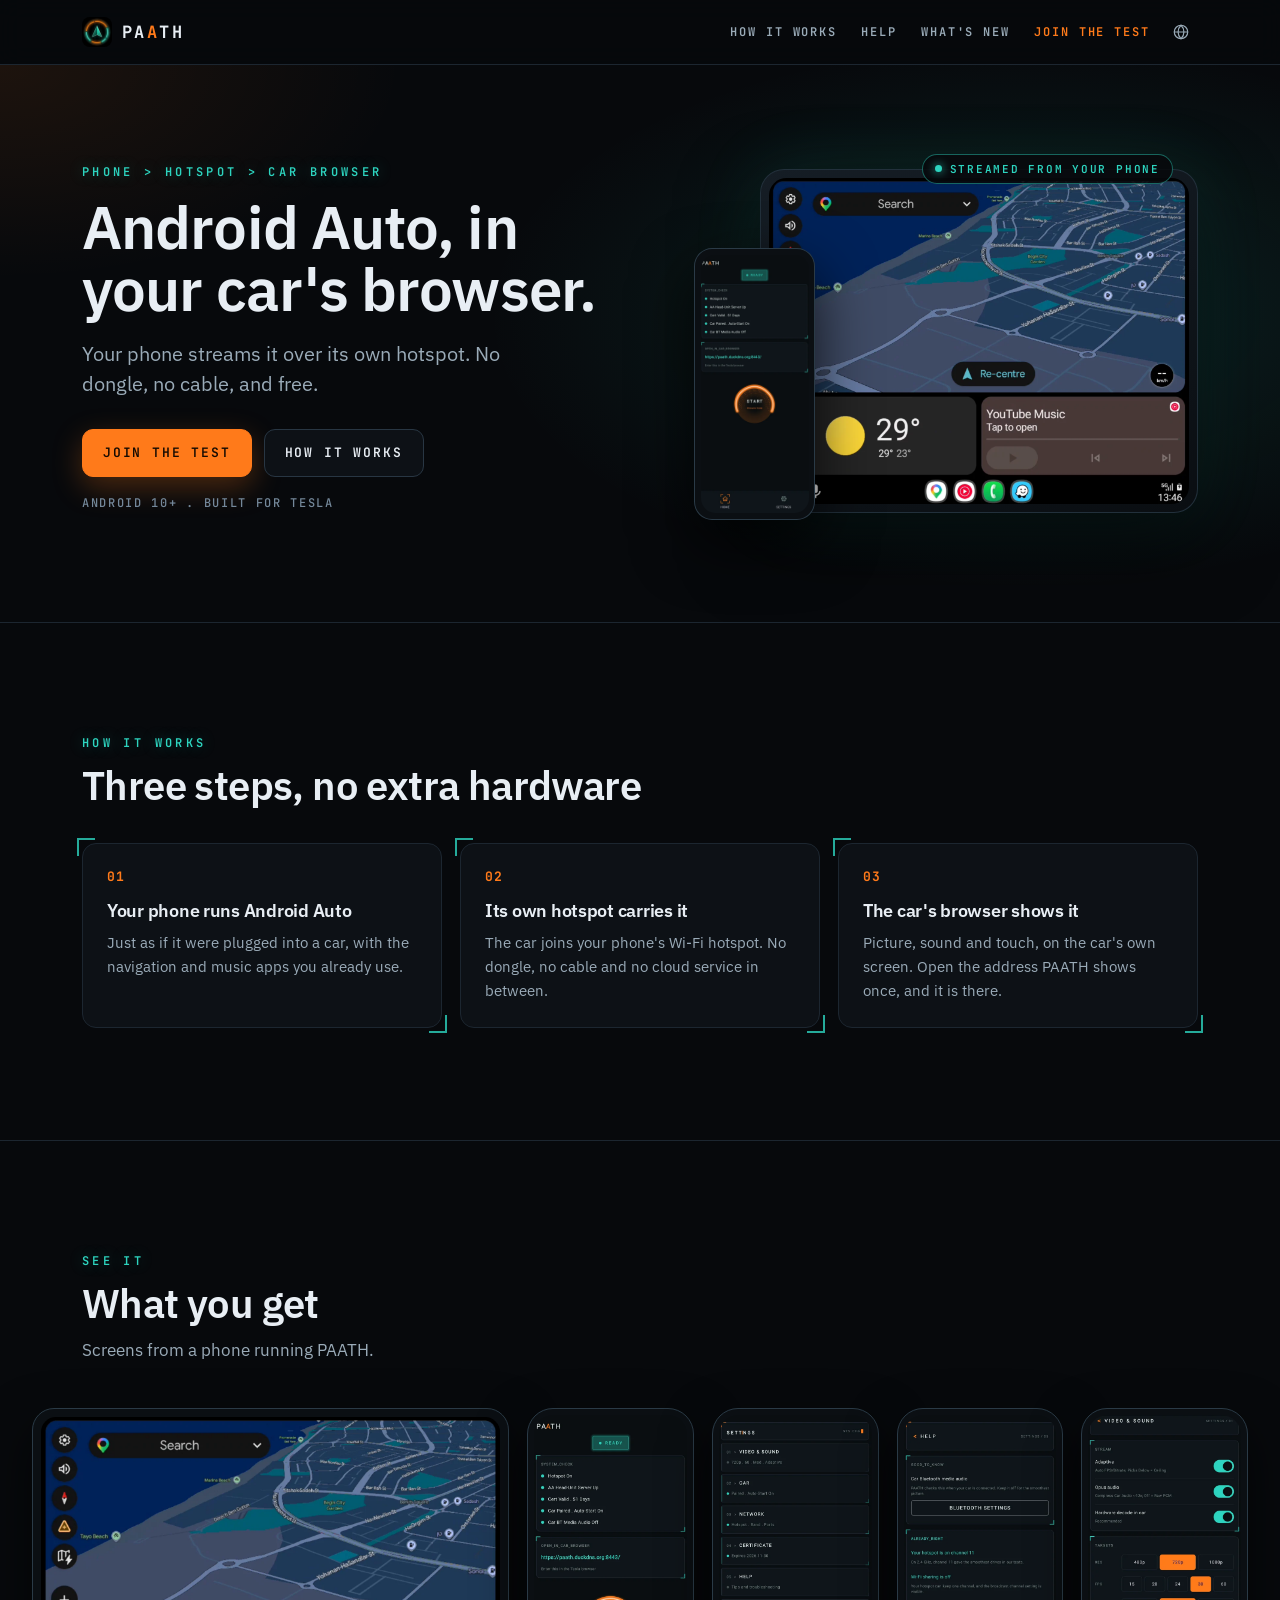
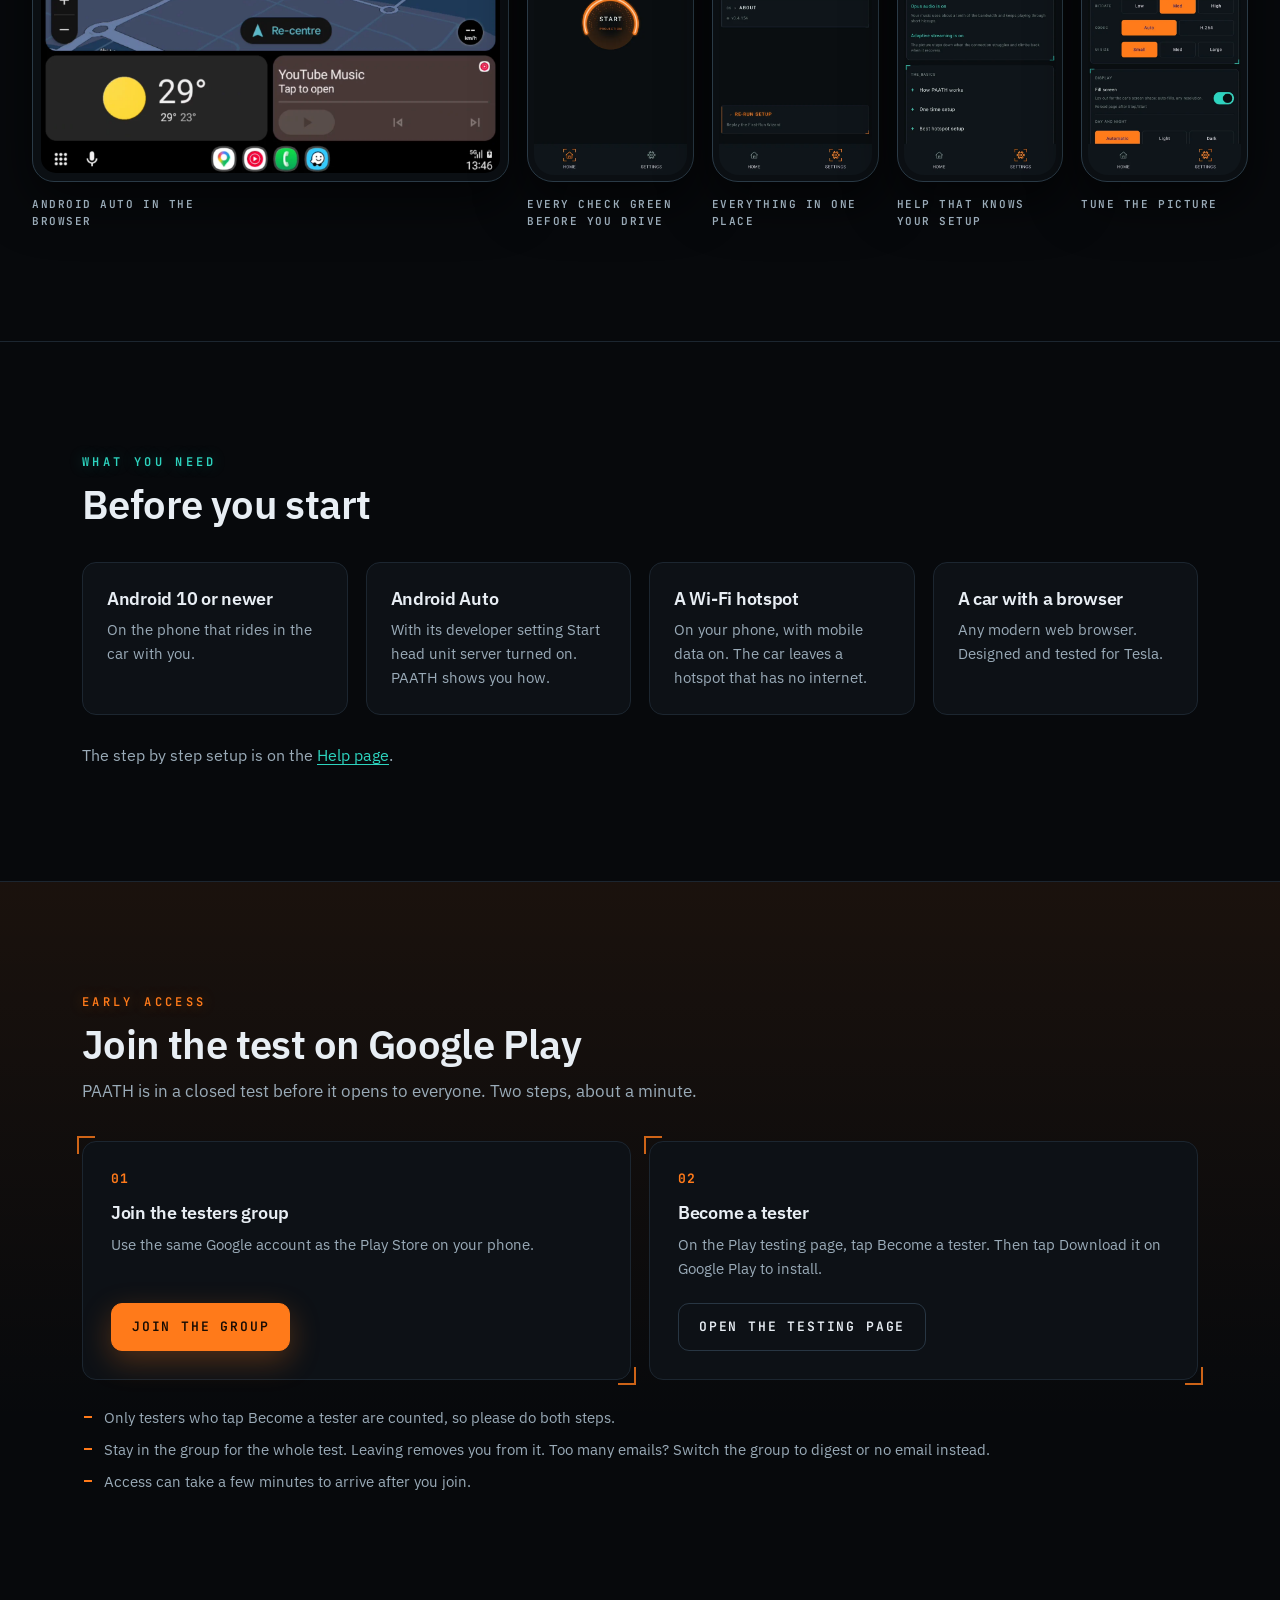
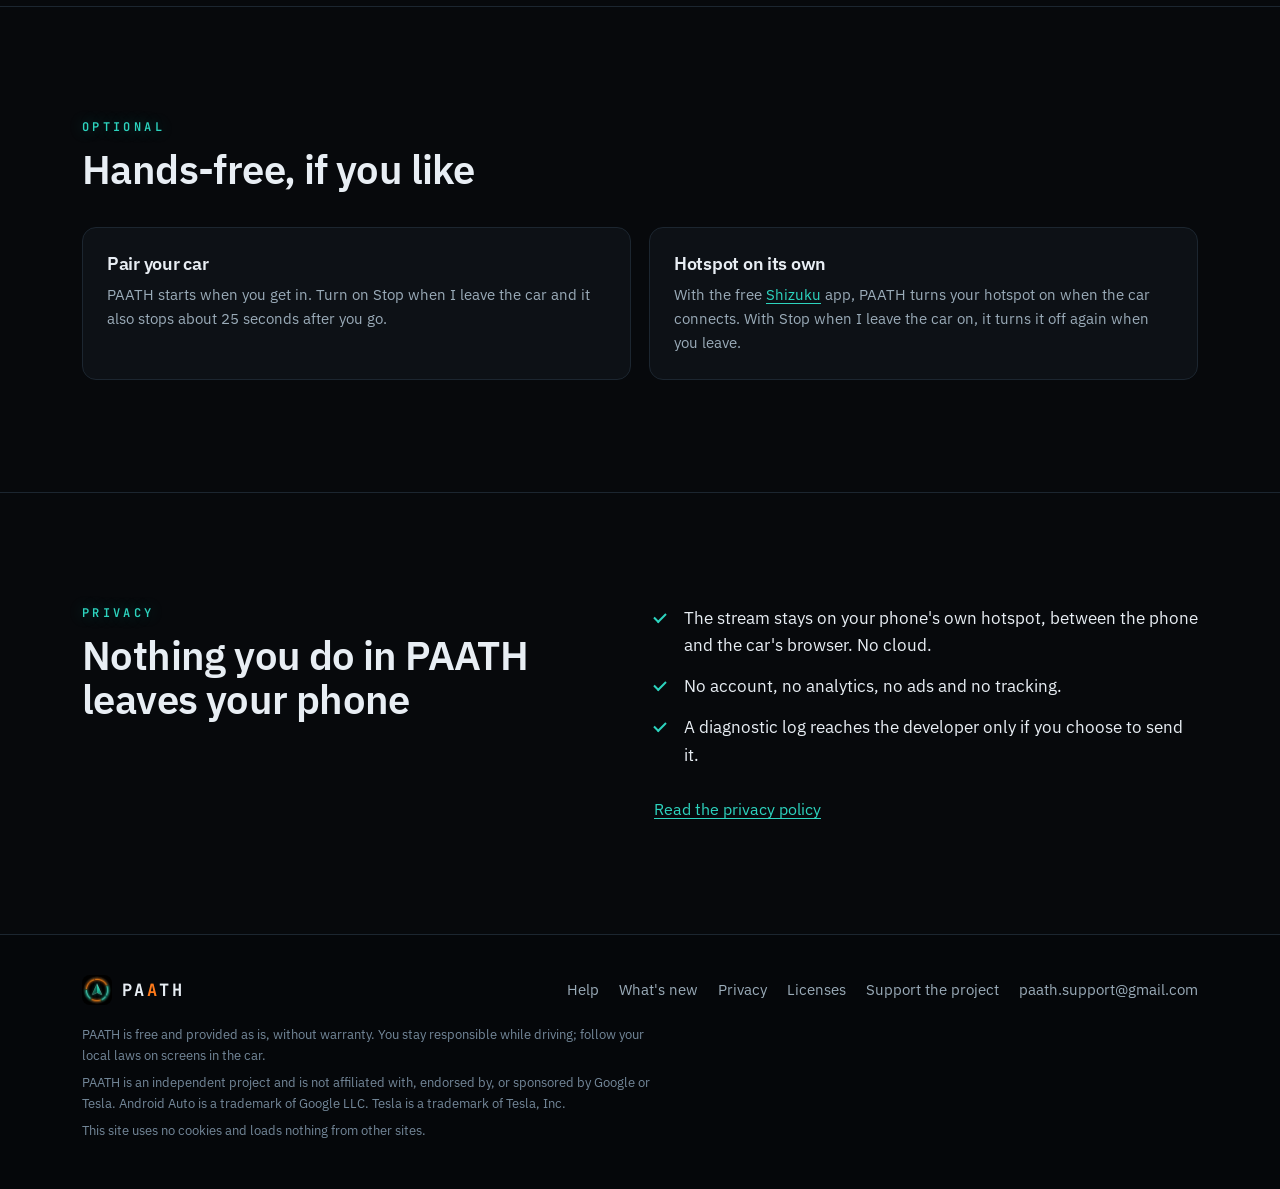
==== commit 980b08a5: "What's new: the versions that reached users, newest first, in both languages; linked from every foot" ====
--- a/index.html
+++ b/index.html
@@ -43,6 +43,7 @@
     <nav class="nav" aria-label="Main">
       <a class="nav-wide" href="index.html#how">HOW IT WORKS</a>
       <a href="help.html">HELP</a>
+      <a class="nav-news" href="whats-new.html">WHAT'S NEW</a>
       <a class="nav-go" href="index.html#join">JOIN THE TEST</a>
       
       <details class="lang-pick">
@@ -161,6 +162,7 @@
       <a class="logo" href="index.html" aria-label="PAATH home"><img src="assets/icon-64.png" alt="" width="30" height="30"><span>PA<span class="a">A</span>TH</span></a>
       <nav class="foot-nav" aria-label="Footer">
         <a href="help.html">Help</a>
+        <a href="whats-new.html">What's new</a>
         <a href="https://paathsupport.github.io/paath-site/">Privacy</a>
         <a href="licenses.html">Licenses</a>
         <a href="https://ko-fi.com/paath">Support the project</a>
--- a/css/site.css
+++ b/css/site.css
@@ -38,6 +38,8 @@
 .nav a:hover { color: var(--ink); }
 .nav .nav-go { color: var(--orange); }
 @media (max-width: 560px) { .nav .nav-wide { display: none; } .nav a { padding: 9px 7px; letter-spacing: .12em; } }
+/* What's new fits the menu from 720 px; narrower screens reach it from the footer. */
+@media (max-width: 719px) { .nav .nav-news { display: none; } }
 
 /* type */
 .kick { margin: 0; font: 600 12px var(--mono); letter-spacing: .28em; color: var(--teal); text-shadow: 0 0 14px rgba(45, 212, 191, .35); }
@@ -176,6 +178,16 @@
 .inapp { margin: 14px 0 0; font: 600 11px/1.6 var(--mono); letter-spacing: .1em; color: var(--orange); }
 @media (max-width: 560px) { .entry-body { padding-inline-start: 18px; } }
 
+/* What's new (owner, 2026-10-17): a card per version, newest first; the date in the mono of the app's labels */
+.news { padding: 48px 0 96px; }
+.news-h { font-size: clamp(32px, 4.6vw, 48px); }
+.news-list { margin-top: 36px; max-width: 760px; display: grid; gap: 14px; }
+.release { background: var(--panel); border: 1px solid var(--line); border-radius: var(--radius); padding: 20px 22px; }
+.release-head { display: flex; flex-wrap: wrap; align-items: baseline; gap: 4px 14px; margin-bottom: 12px; }
+.release h2 { margin: 0; font: 600 20px var(--mono); letter-spacing: .04em; }
+.release time { font: 500 12px var(--mono); letter-spacing: .14em; color: var(--mute); }
+.release .steps { color: var(--dim); }
+
 /* 404 */
 .lost { padding: clamp(72px, 14vw, 160px) 0; }
 
@@ -188,8 +200,8 @@
    hurts reading, so the monospace capitals become the Hebrew face, semibold, at normal spacing. The pictures, the
    hero's layout and the tick's shape do not flip. */
 html[lang="he"] { --sans: "IBM Plex Sans Hebrew", "IBM Plex Sans", system-ui, -apple-system, "Segoe UI", Roboto, sans-serif; }
-html[lang="he"] :is(.kick, .nav a, .btn, .note, .hero-chip, .shot figcaption, .toc-h, .tag, .inapp) { font-family: var(--sans); font-weight: 600; letter-spacing: normal; }
-html[lang="he"] :is(.kick, .nav a, .note, .toc-h) { font-size: 14px; }
+html[lang="he"] :is(.kick, .nav a, .btn, .note, .hero-chip, .shot figcaption, .toc-h, .tag, .inapp, .release time) { font-family: var(--sans); font-weight: 600; letter-spacing: normal; }
+html[lang="he"] :is(.kick, .nav a, .note, .toc-h, .release time) { font-size: 14px; }
 /* The language selector (owner, 2026-10-16): a globe that opens the list of languages, each named in its own letters.
    The list is drawn only once open, so English pages still load no Hebrew face until it is. */
 .lang-pick { position: relative; }
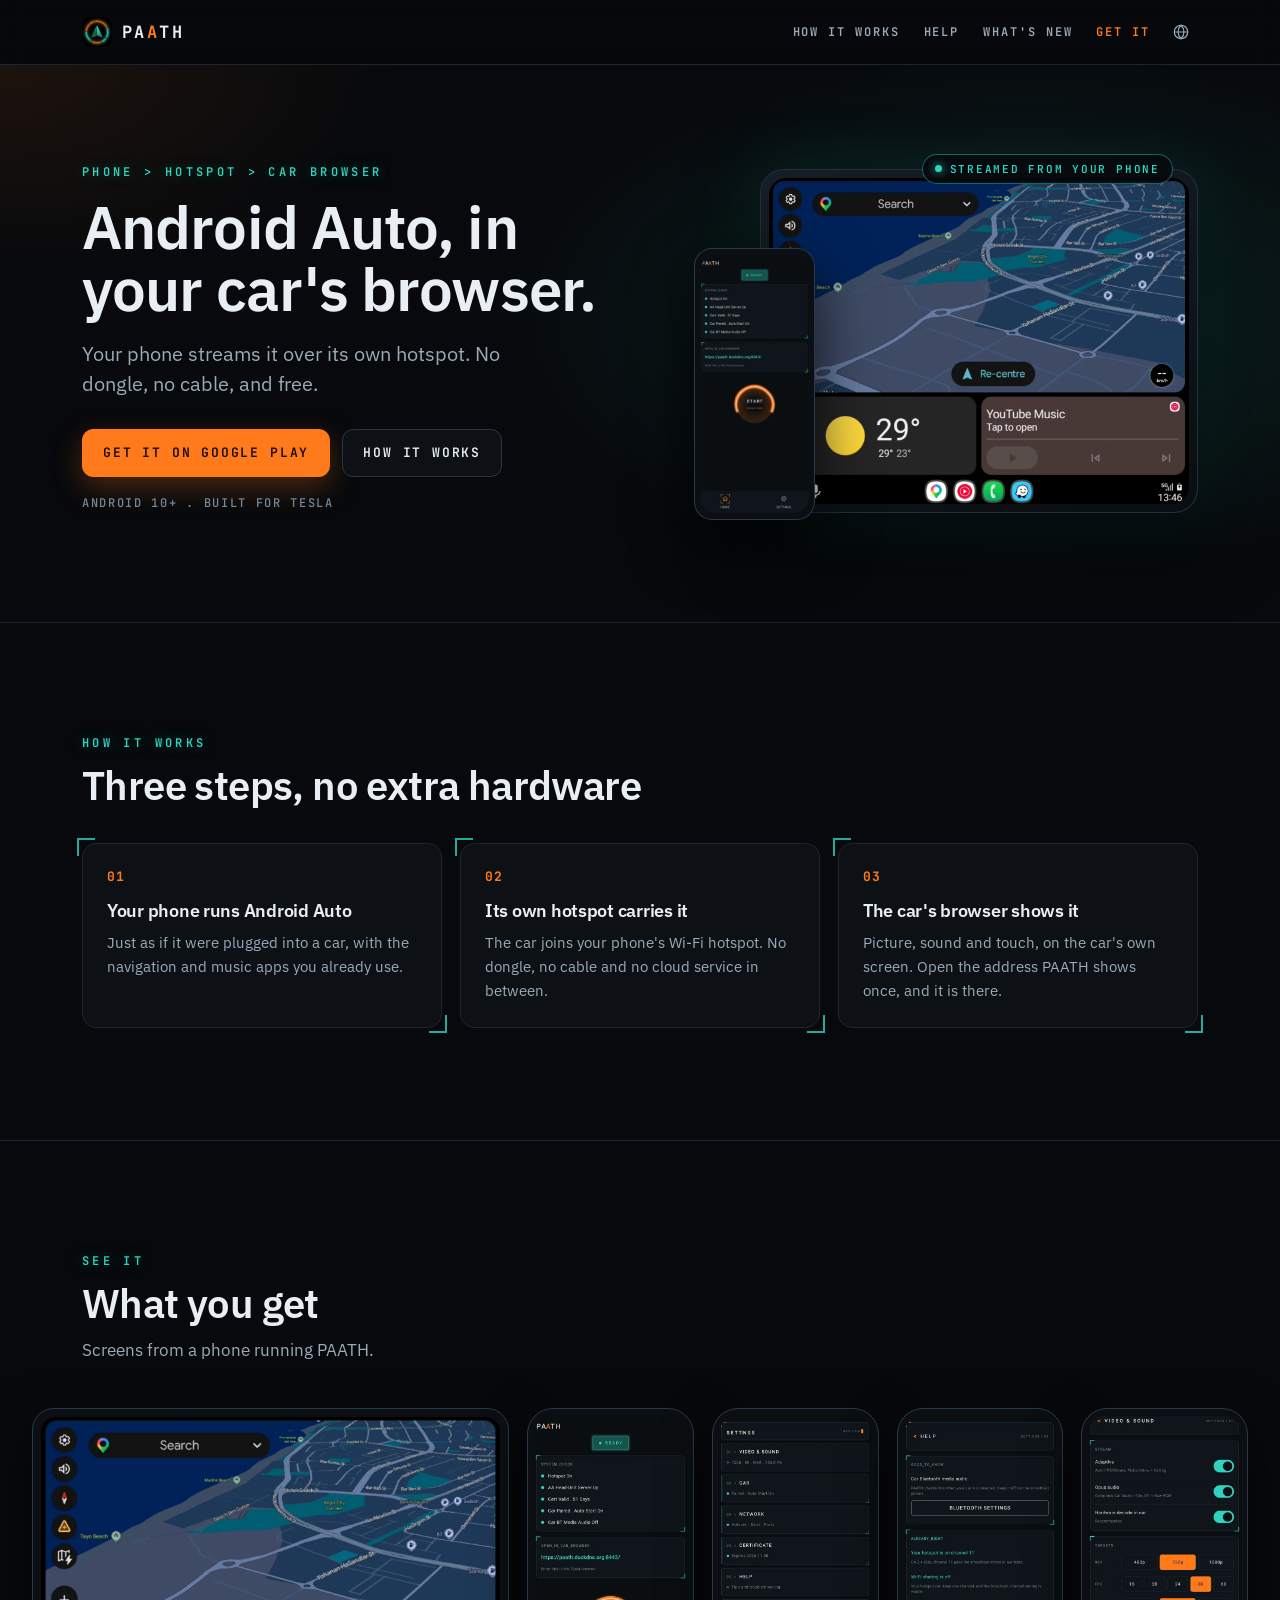
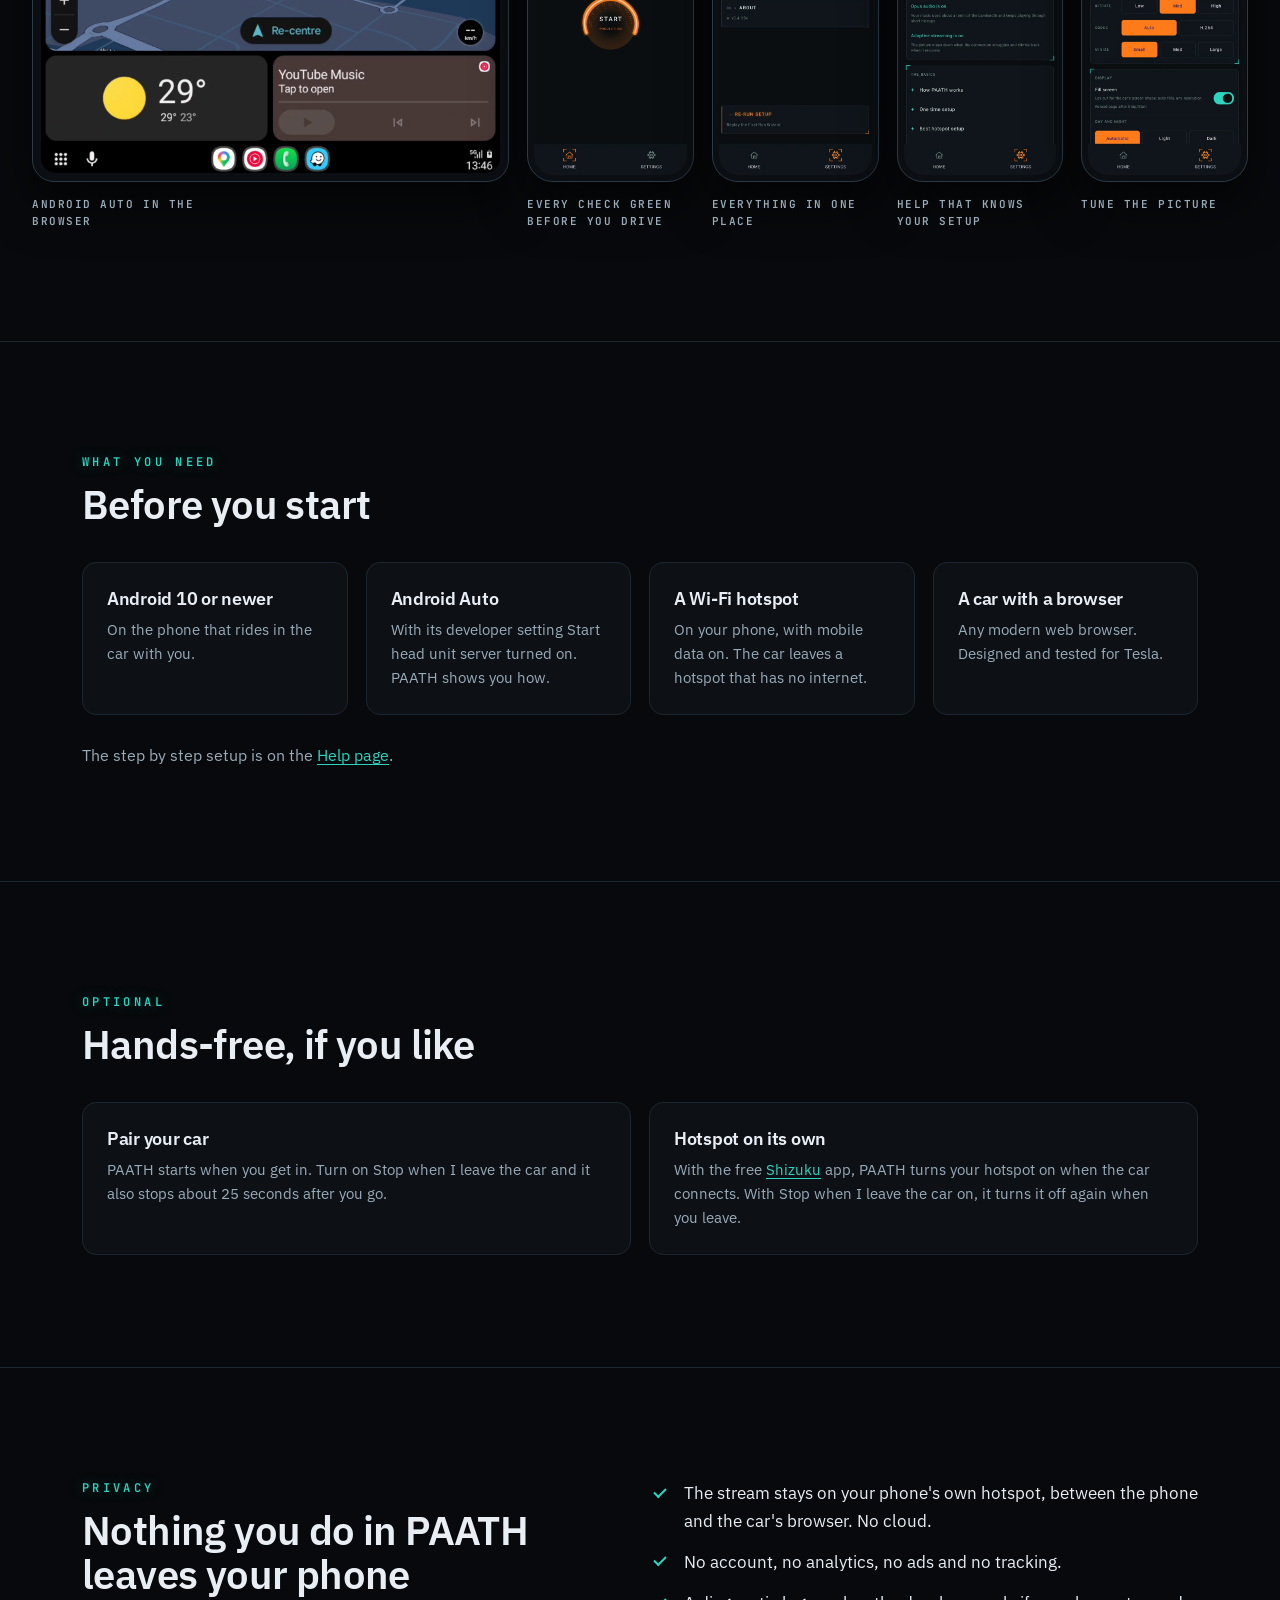
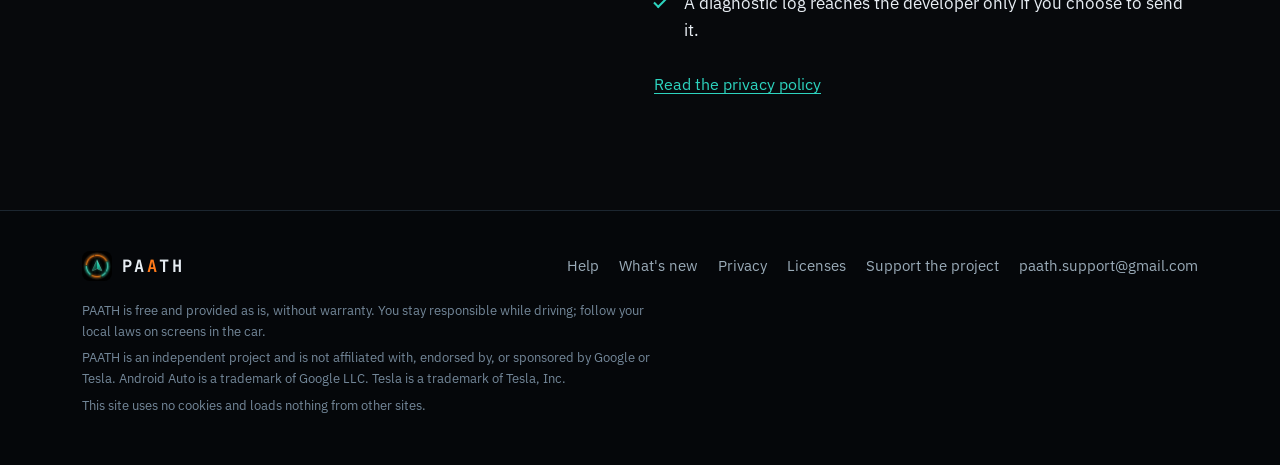
==== commit 79abeb90: "1.0.0: PAATH is on Google Play for everyone; What's new names 1.0.0" ====
--- a/index.html
+++ b/index.html
@@ -44,8 +44,8 @@
       <a class="nav-wide" href="index.html#how">HOW IT WORKS</a>
       <a href="help.html">HELP</a>
       <a class="nav-news" href="whats-new.html">WHAT'S NEW</a>
-      <a class="nav-go" href="index.html#join">JOIN THE TEST</a>
       
+      <a class="nav-go" href="https://play.google.com/store/apps/details?id=app.tesomate.paath">GET IT</a>
       <details class="lang-pick">
         <summary aria-label="Language" title="Language"><svg class="globe" viewBox="0 0 24 24" width="18" height="18" aria-hidden="true" focusable="false"><circle cx="12" cy="12" r="9"/><path d="M3 12h18M12 3c2.6 2.5 3.9 5.5 3.9 9s-1.3 6.5-3.9 9c-2.6-2.5-3.9-5.5-3.9-9S9.4 5.5 12 3z"/></svg></summary>
         <div class="lang-menu"><a href="index.html" hreflang="en" lang="en" data-lang="en" aria-current="true">English</a><a href="he/index.html" hreflang="he" lang="he" data-lang="he">עברית</a></div>
@@ -63,8 +63,8 @@
       <h1>Android Auto, in your car's browser.</h1>
       <p class="lead">Your phone streams it over its own hotspot. No dongle, no cable, and free.</p>
       <div class="btns">
-        <a class="btn btn-go" href="#join">JOIN THE TEST</a>
         
+        <a class="btn btn-go" href="https://play.google.com/store/apps/details?id=app.tesomate.paath">GET IT ON GOOGLE PLAY</a>
         <a class="btn" href="#how">HOW IT WORKS</a>
       </div>
       <p class="note">ANDROID 10+ . BUILT FOR TESLA</p>
@@ -115,21 +115,6 @@
 </section>
 
 
-<section class="sec join" id="join" aria-labelledby="join-h">
-  <div class="wrap">
-    <div class="sec-head"><p class="kick">EARLY ACCESS</p><h2 id="join-h">Join the test on Google Play</h2><p>PAATH is in a closed test before it opens to everyone. Two steps, about a minute.</p></div>
-    <ol class="grid-2" role="list">
-      <li class="card br br-go"><span class="num">01</span><h3>Join the testers group</h3><p>Use the same Google account as the Play Store on your phone.</p><a class="btn btn-go" href="https://groups.google.com/g/paath-testers">JOIN THE GROUP</a></li>
-      <li class="card br br-go"><span class="num">02</span><h3>Become a tester</h3><p>On the Play testing page, tap Become a tester. Then tap Download it on Google Play to install.</p><a class="btn" href="https://play.google.com/apps/testing/app.tesomate.paath">OPEN THE TESTING PAGE</a></li>
-    </ol>
-    <ul class="notes" role="list">
-      <li>Only testers who tap Become a tester are counted, so please do both steps.</li>
-      <li>Stay in the group for the whole test. Leaving removes you from it. Too many emails? Switch the group to digest or no email instead.</li>
-      <li>Access can take a few minutes to arrive after you join.</li>
-    </ul>
-  </div>
-</section>
-
 
 <section class="sec" id="extras" aria-labelledby="extras-h">
   <div class="wrap">
--- a/css/site.css
+++ b/css/site.css
@@ -172,6 +172,8 @@
 .steps { margin: 0; padding-inline-start: 20px; display: grid; gap: 8px; }
 .steps li::marker { color: var(--mute); }
 .step-one { margin: 0; }
+/* A numbered topic's line for other phones, after its list: the list's own gap (review). */
+.step-apart { margin: 8px 0 0; }
 .tag { display: inline-block; margin-inline-end: 6px; padding: 1px 7px; border-radius: 6px; font: 600 10px/1.7 var(--mono); letter-spacing: .14em; vertical-align: 2px; }
 .tag-samsung { color: #7dd3fc; border: 1px solid rgba(125, 211, 252, .45); }
 .tag-others { color: #c4b5fd; border: 1px solid rgba(196, 181, 253, .45); }
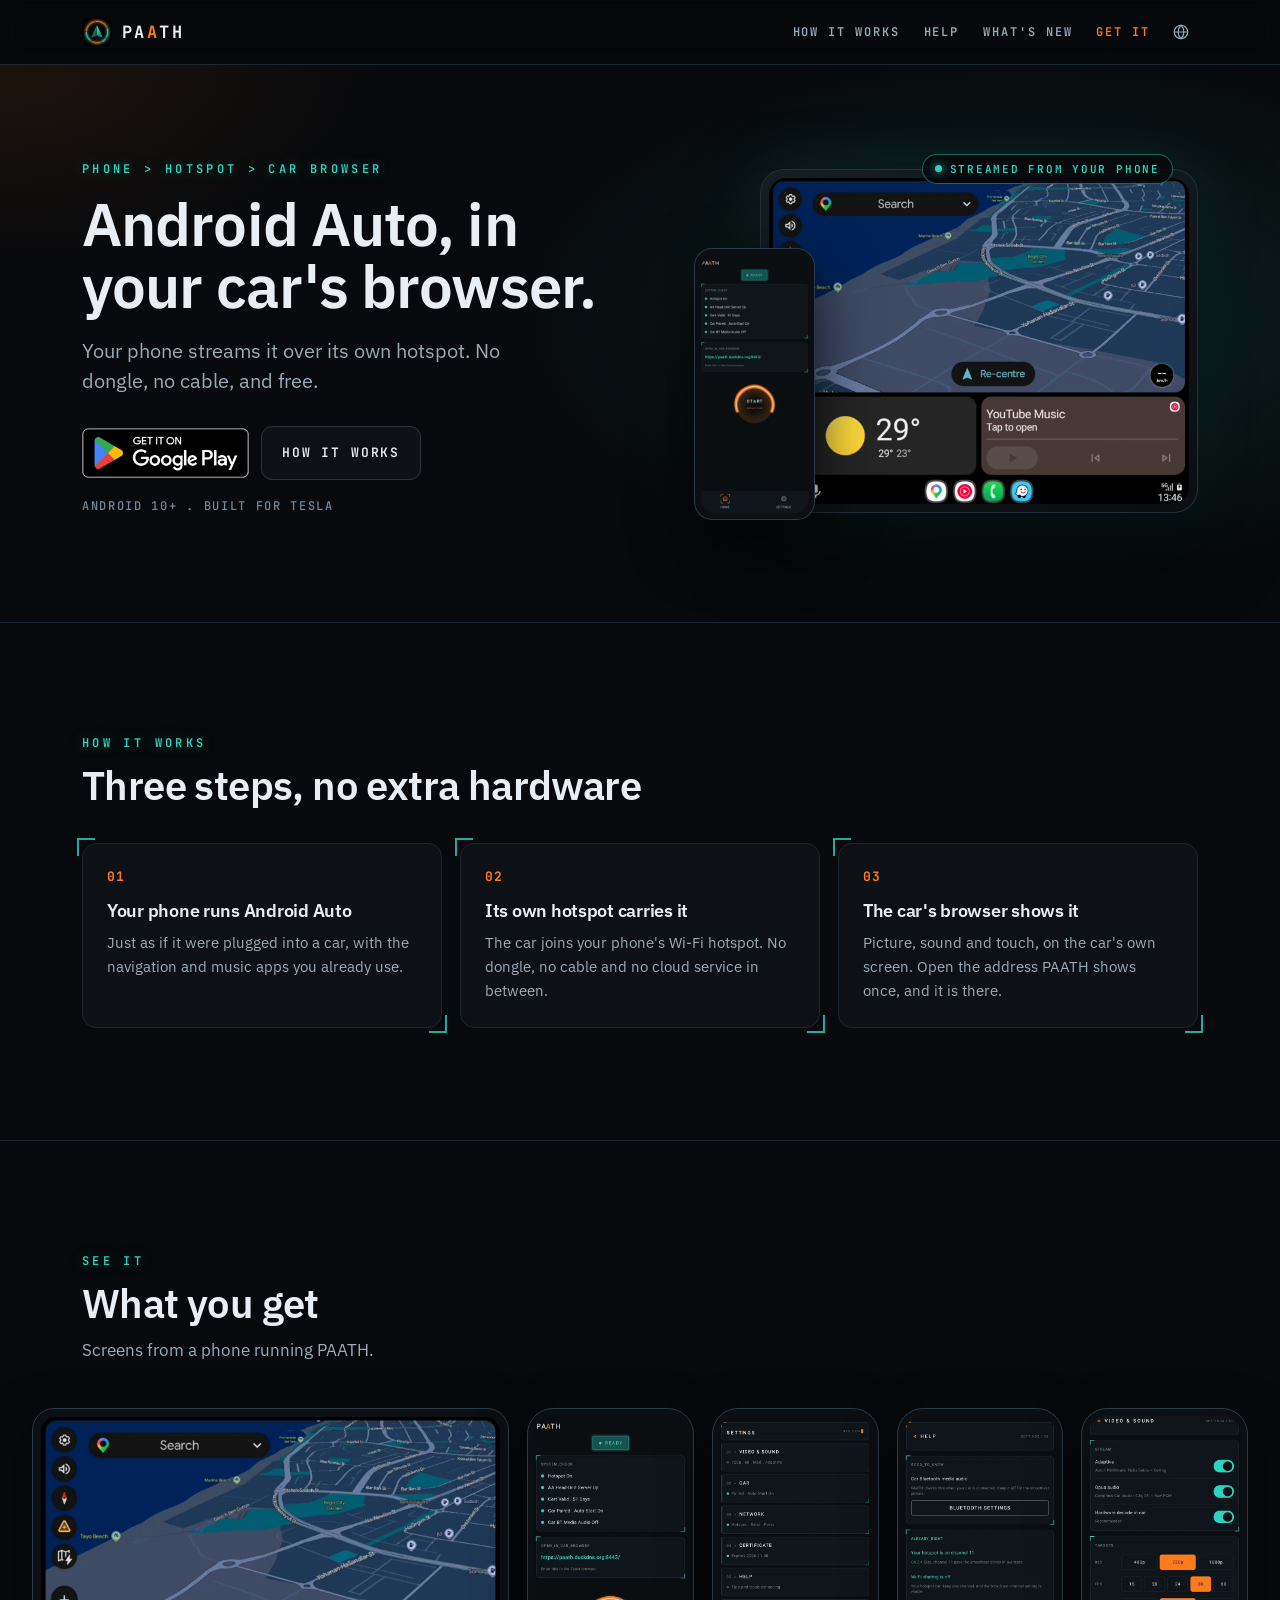
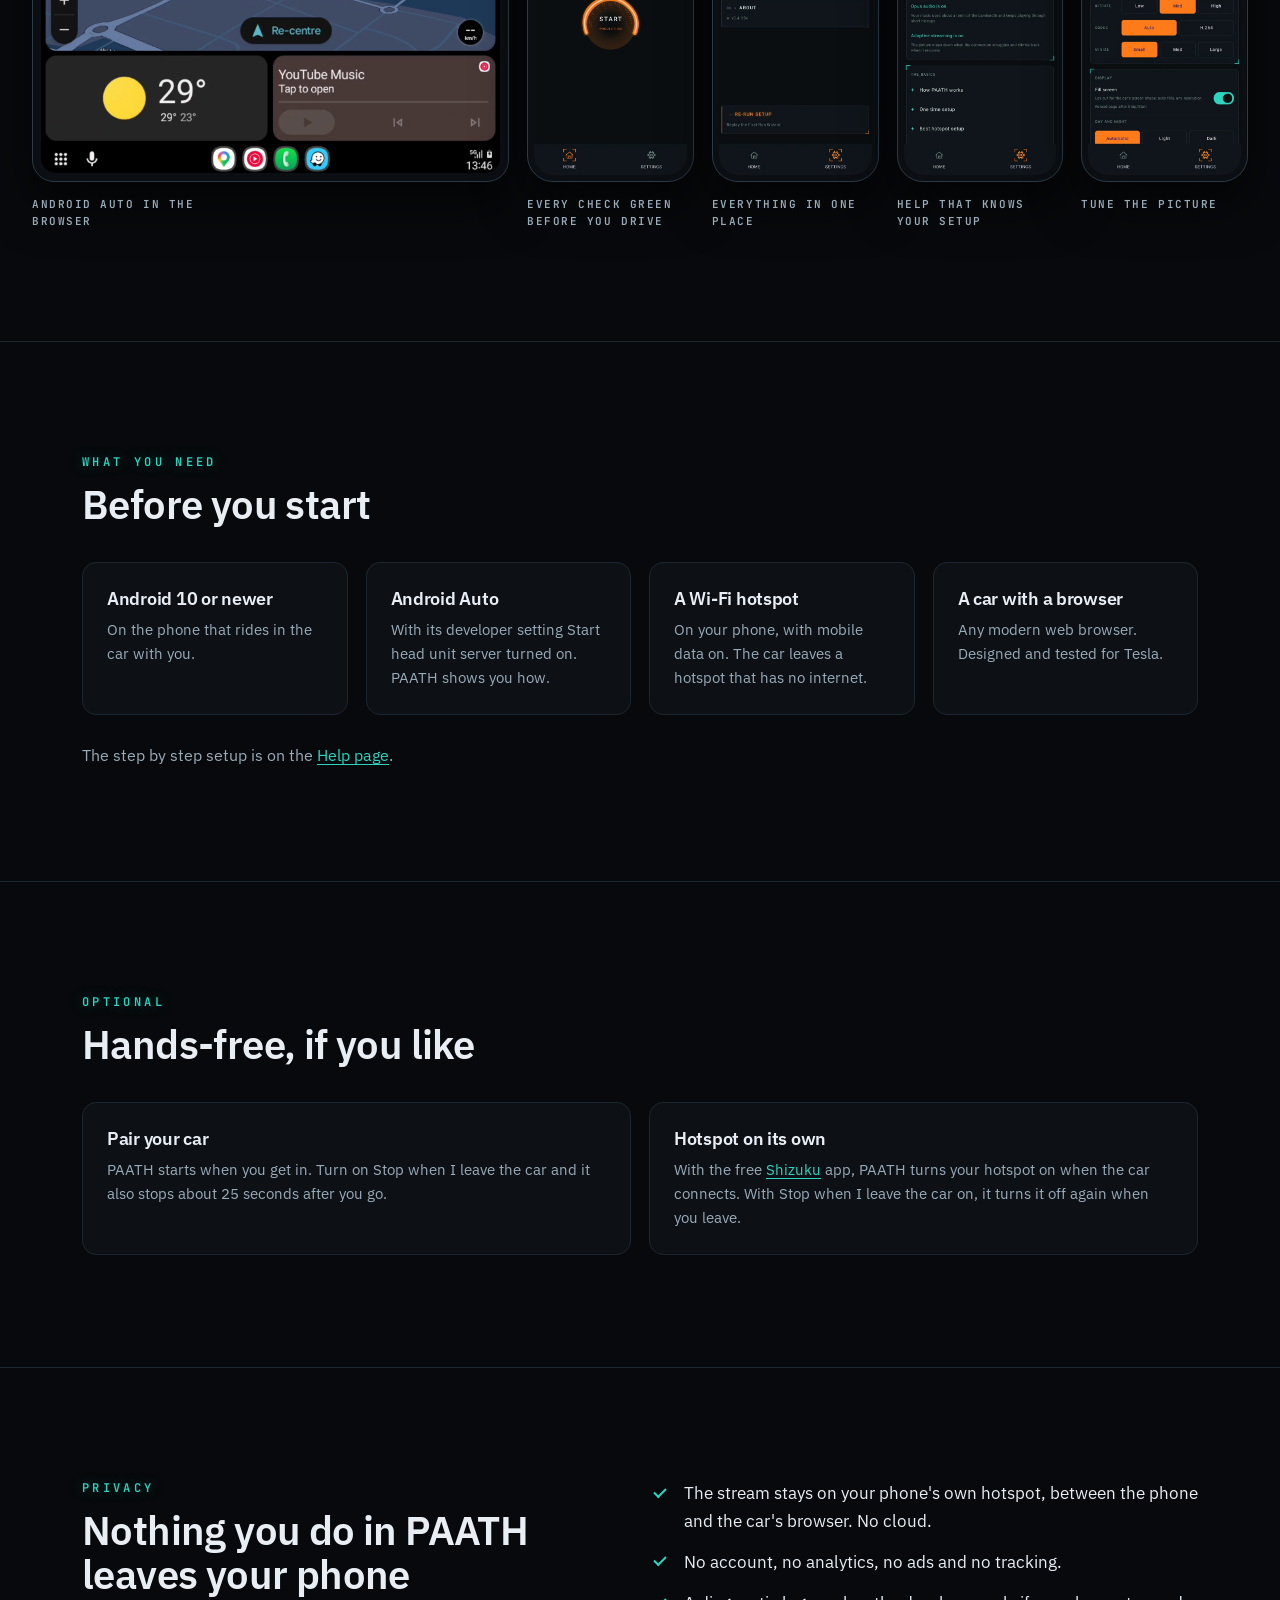
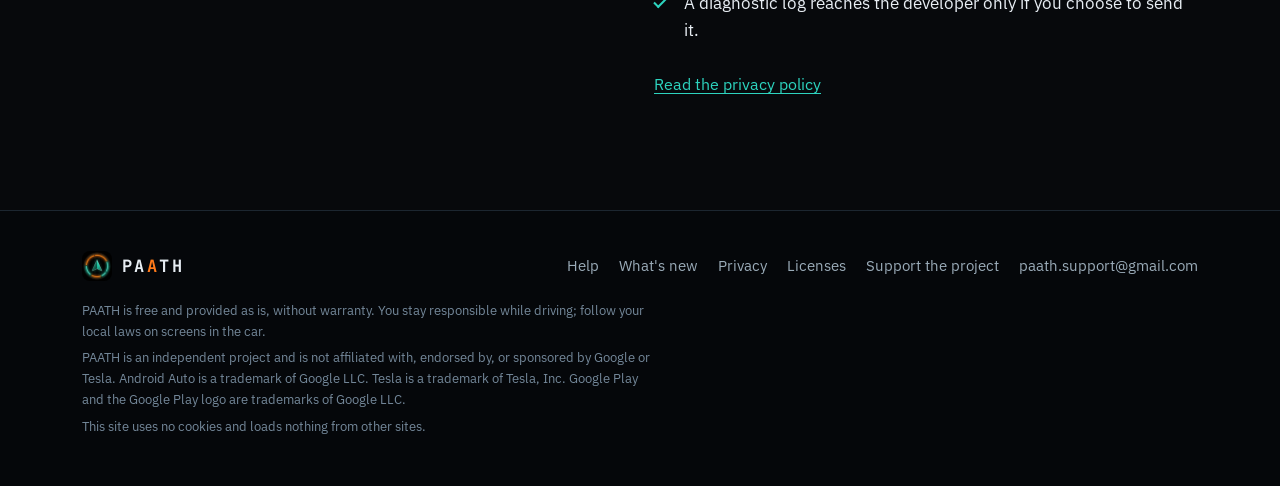
==== commit 40e30894: "The official Google Play badge, and its trademark line in the footer" ====
--- a/index.html
+++ b/index.html
@@ -64,7 +64,7 @@
       <p class="lead">Your phone streams it over its own hotspot. No dongle, no cable, and free.</p>
       <div class="btns">
         
-        <a class="btn btn-go" href="https://play.google.com/store/apps/details?id=app.tesomate.paath">GET IT ON GOOGLE PLAY</a>
+        <a class="play-badge" href="https://play.google.com/store/apps/details?id=app.tesomate.paath"><img src="assets/play-badge-en.png" alt="GET IT ON GOOGLE PLAY" width="646" height="250"></a>
         <a class="btn" href="#how">HOW IT WORKS</a>
       </div>
       <p class="note">ANDROID 10+ . BUILT FOR TESLA</p>
@@ -155,7 +155,7 @@
       </nav>
     </div>
     <p class="legal">PAATH is free and provided as is, without warranty. You stay responsible while driving; follow your local laws on screens in the car.</p>
-    <p class="legal">PAATH is an independent project and is not affiliated with, endorsed by, or sponsored by Google or Tesla. Android Auto is a trademark of Google LLC. Tesla is a trademark of Tesla, Inc.</p>
+    <p class="legal">PAATH is an independent project and is not affiliated with, endorsed by, or sponsored by Google or Tesla. Android Auto is a trademark of Google LLC. Tesla is a trademark of Tesla, Inc. Google Play and the Google Play logo are trademarks of Google LLC.</p>
     <p class="legal">This site uses no cookies and loads nothing from other sites.</p>
   </div>
 </footer>
--- a/css/site.css
+++ b/css/site.css
@@ -54,6 +54,9 @@
 .btns { display: flex; flex-wrap: wrap; gap: 12px; margin-top: 30px; }
 .btn { display: inline-flex; align-items: center; justify-content: center; min-height: 48px; padding: 0 20px; border-radius: 11px; border: 1px solid var(--line-2); background: var(--panel); color: var(--ink); text-decoration: none; font: 600 13px var(--mono); letter-spacing: .14em; transition: border-color .15s, transform .15s, box-shadow .15s; }
 .btn:hover { color: var(--ink); border-color: var(--teal); }
+/* The official Google Play badge, unchanged; its artwork carries its own margin (Google's badge guidelines). */
+.play-badge { display: inline-block; line-height: 0; margin: -10px -12px; }
+.play-badge img { height: 74px; width: auto; }
 .btn-go { background: var(--orange); border-color: var(--orange); color: var(--orange-ink); box-shadow: 0 10px 30px rgba(255, 122, 26, .28); }
 .btn-go:hover { color: var(--orange-ink); border-color: #ffa25e; transform: translateY(-1px); box-shadow: 0 14px 36px rgba(255, 122, 26, .38); }
 .note { margin: 18px 0 0; font: 500 12px var(--mono); letter-spacing: .14em; color: var(--mute); }
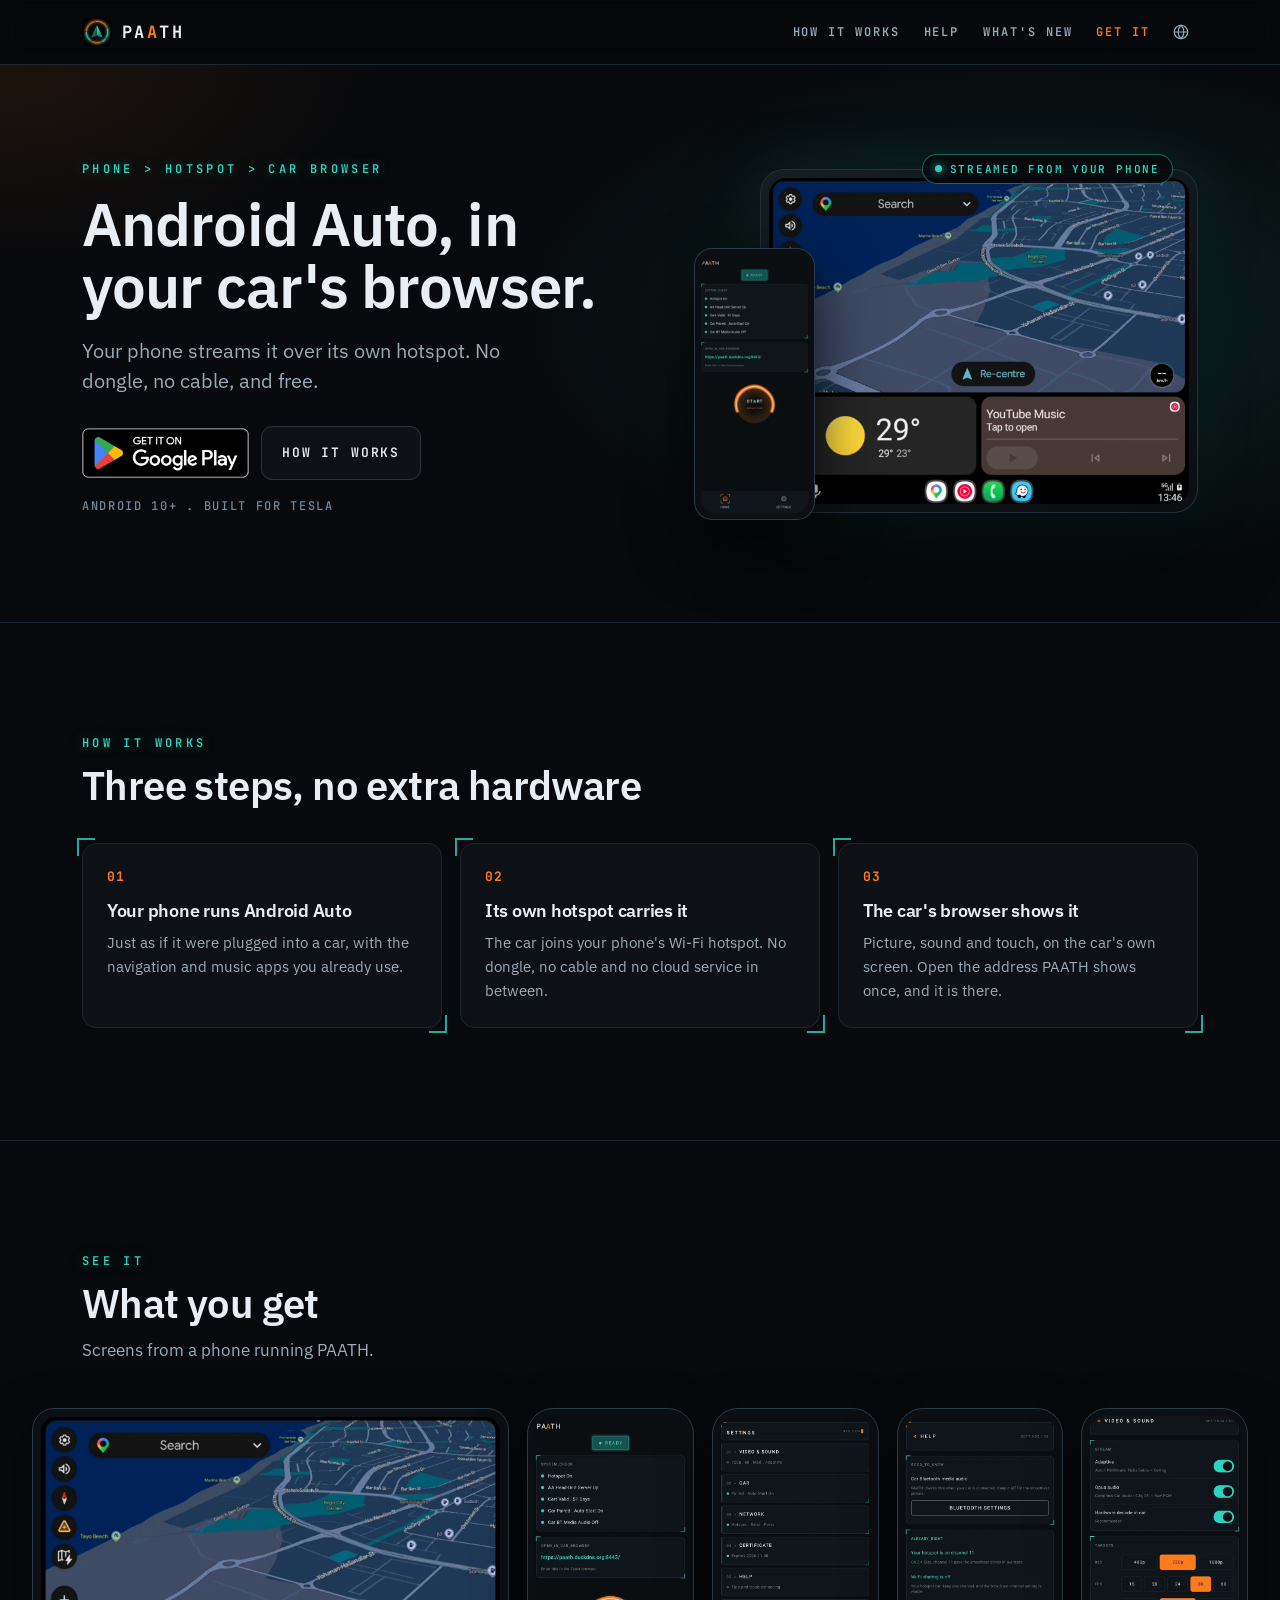
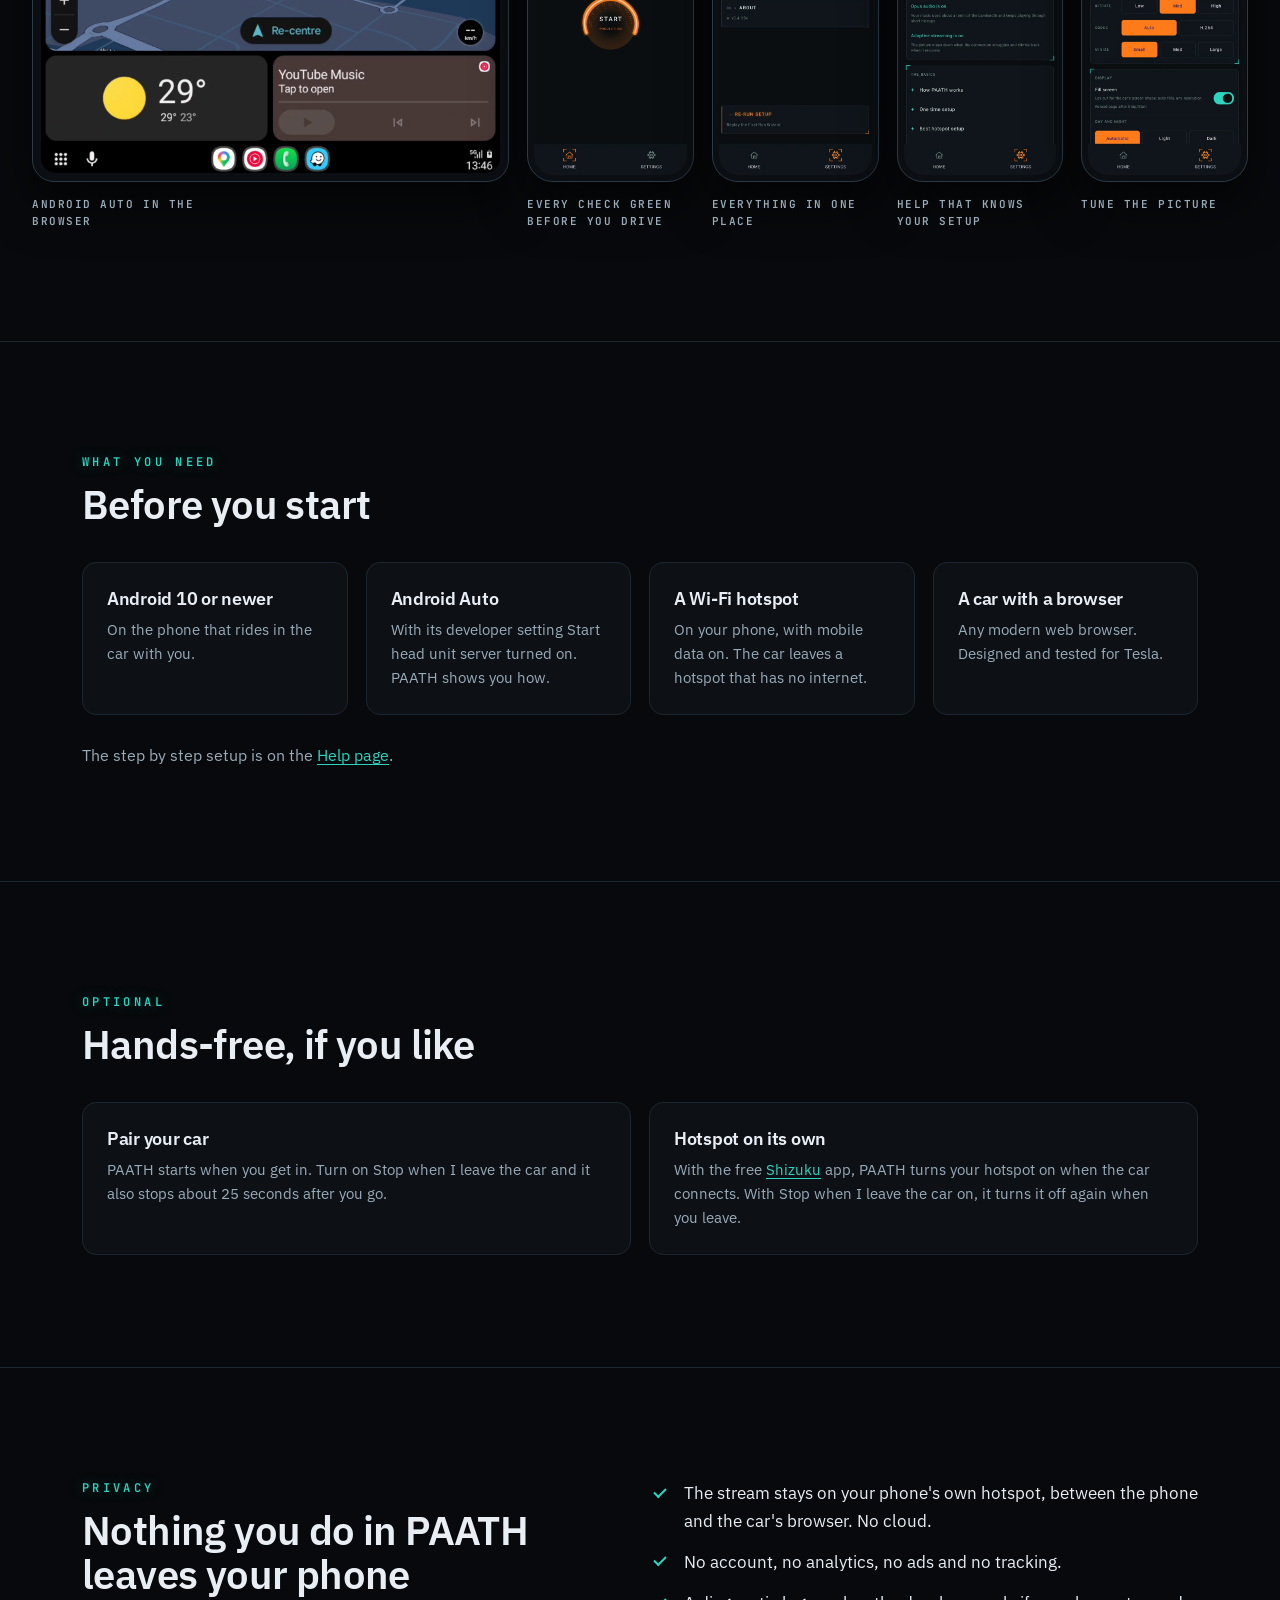
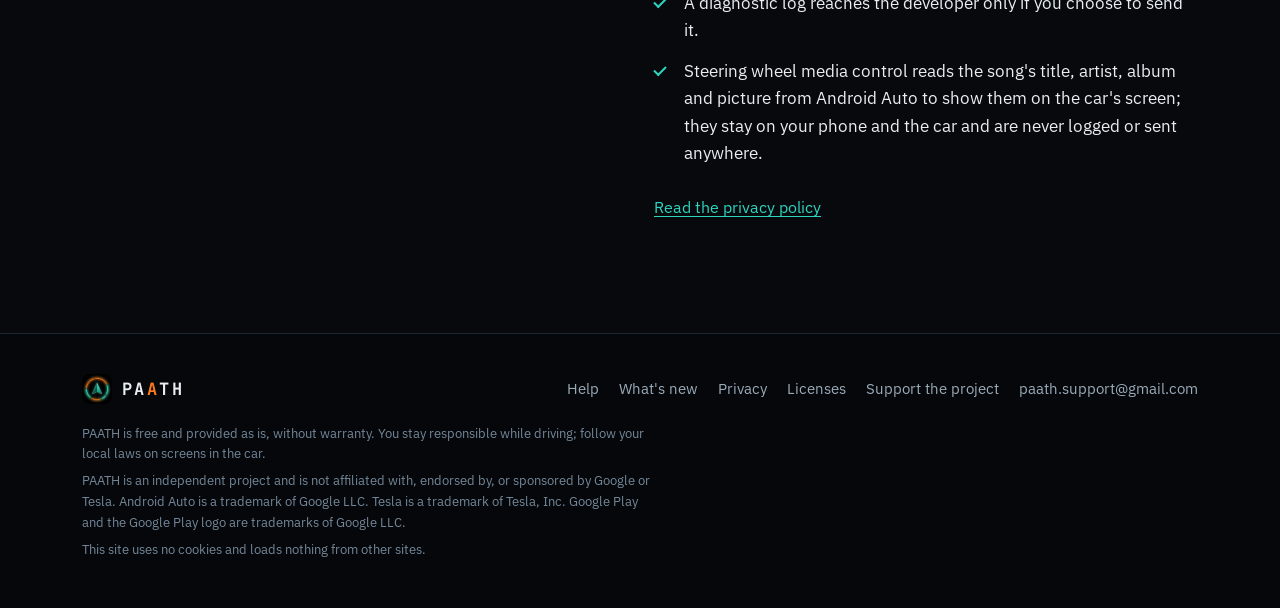
==== commit da71425a: "1.1.0: What's new names 1.1.0 (steering wheel media control, the music tile, long drives past error " ====
--- a/index.html
+++ b/index.html
@@ -134,6 +134,7 @@
         <li>The stream stays on your phone's own hotspot, between the phone and the car's browser. No cloud.</li>
         <li>No account, no analytics, no ads and no tracking.</li>
         <li>A diagnostic log reaches the developer only if you choose to send it.</li>
+        <li>Steering wheel media control reads the song's title, artist, album and picture from Android Auto to show them on the car's screen; they stay on your phone and the car and are never logged or sent anywhere.</li>
       </ul>
       <p class="more"><a href="https://paathsupport.github.io/paath-site/">Read the privacy policy</a></p>
     </div>
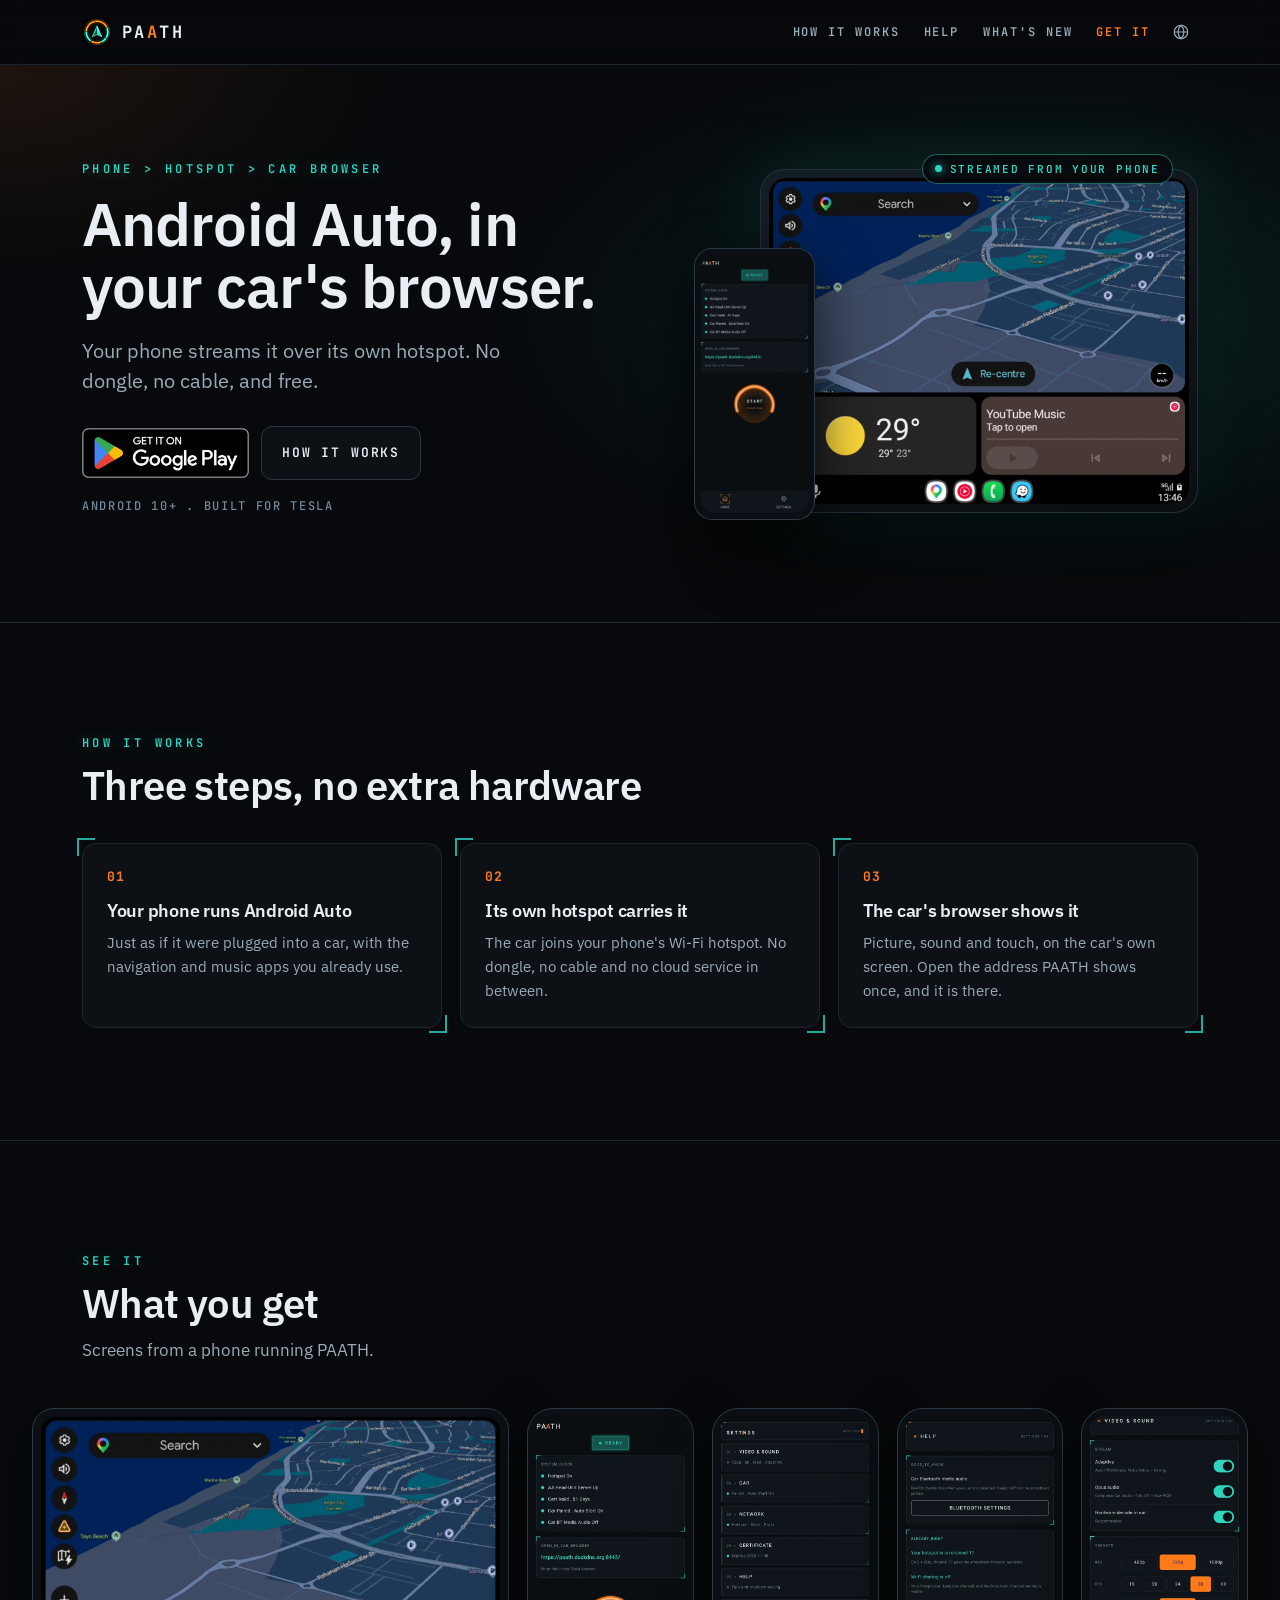
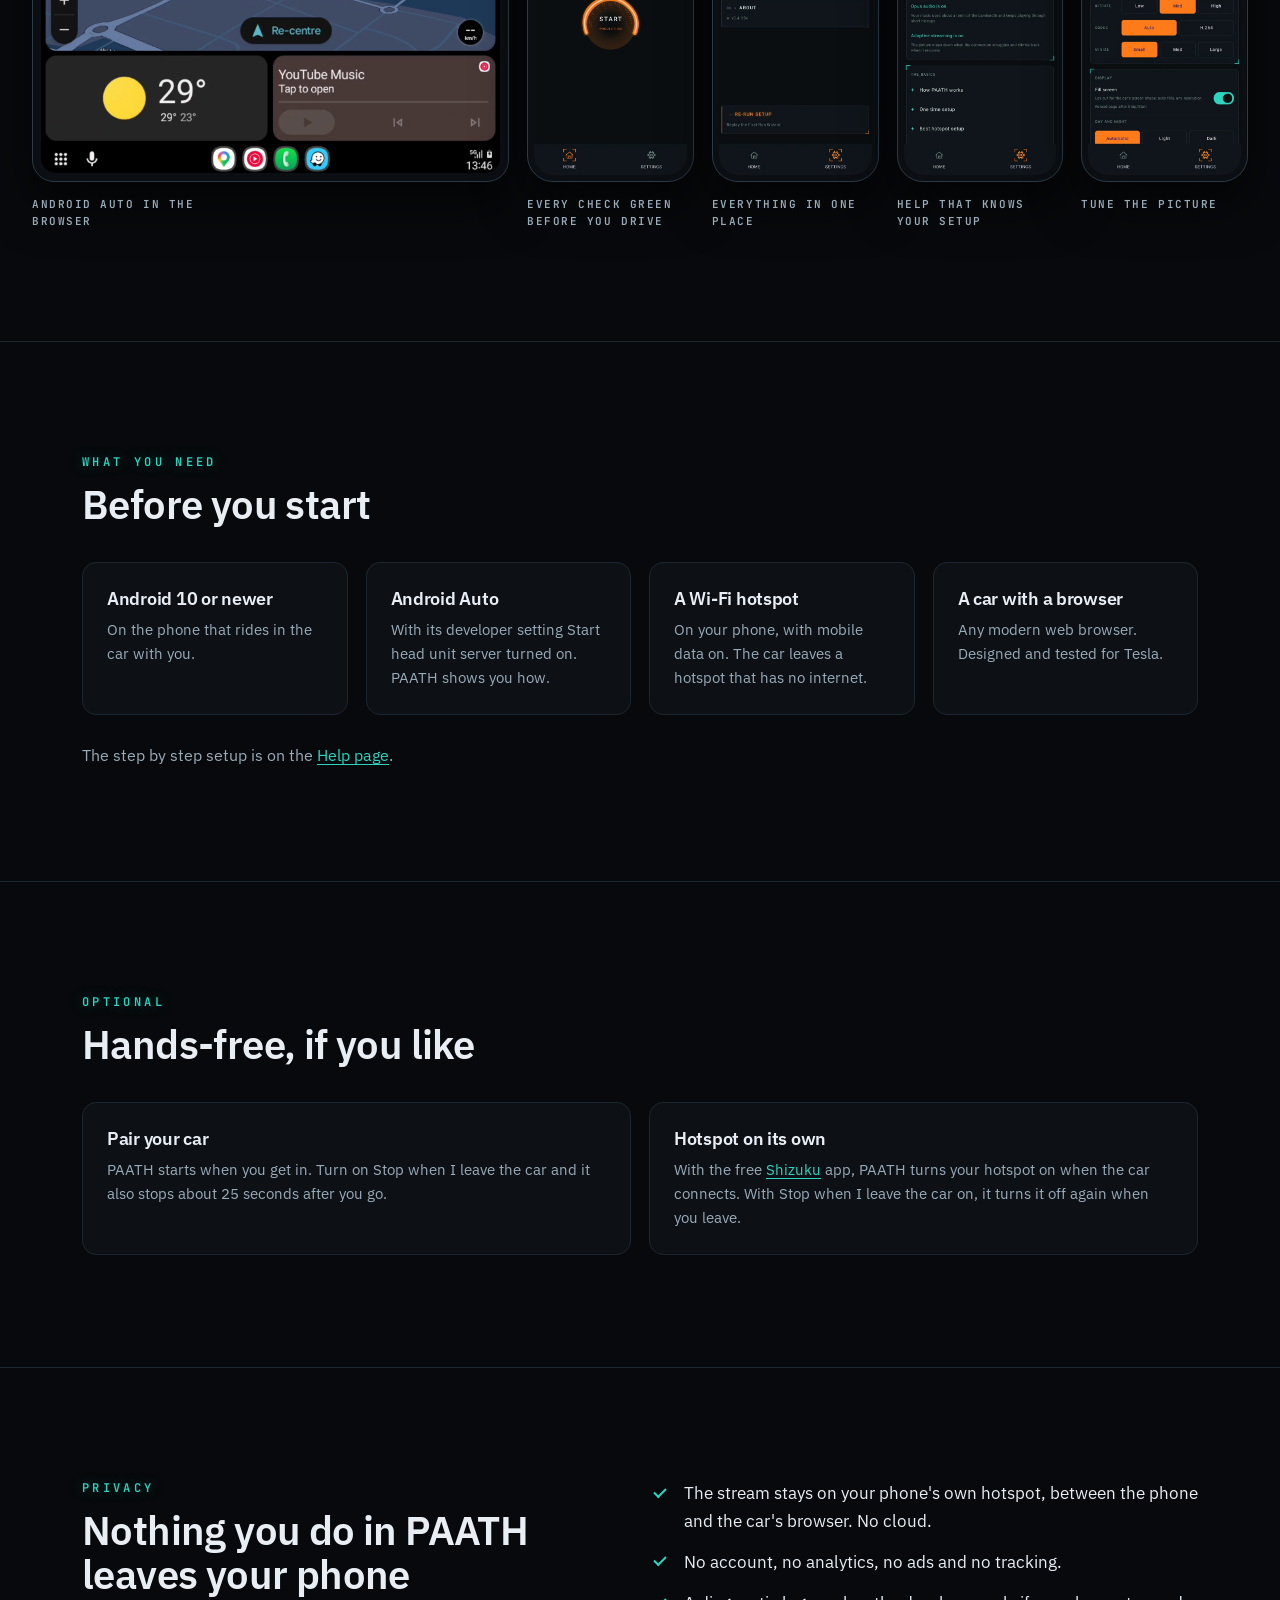
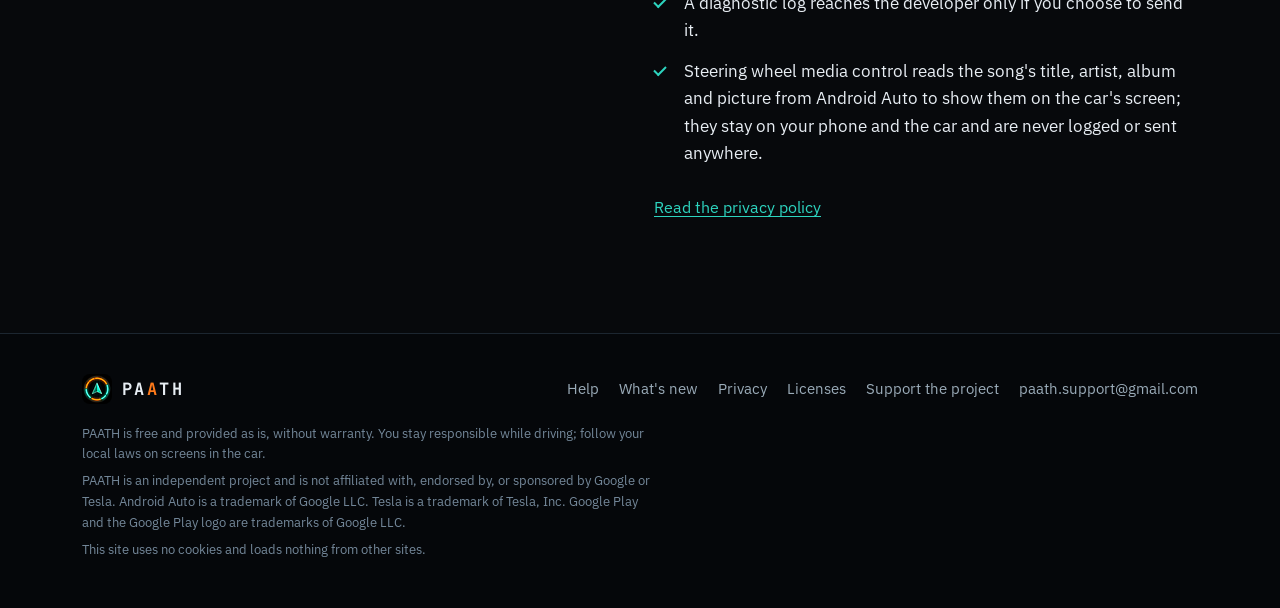
==== commit 10f360a4: "The logo in the header and footer at 30, 60 and 90 px for each screen density, brighter and sharpene" ====
--- a/index.html
+++ b/index.html
@@ -36,23 +36,23 @@
 <link rel="stylesheet" href="css/site.css">
 </head>
 <body>
-<a class="skip" href="#main">Skip to content</a>
-<header class="site-head">
-  <div class="wrap head-row">
-    <a class="logo" href="index.html" aria-label="PAATH home"><img src="assets/icon-64.png" alt="" width="30" height="30"><span>PA<span class="a">A</span>TH</span></a>
-    <nav class="nav" aria-label="Main">
-      <a class="nav-wide" href="index.html#how">HOW IT WORKS</a>
-      <a href="help.html">HELP</a>
-      <a class="nav-news" href="whats-new.html">WHAT'S NEW</a>
-      
-      <a class="nav-go" href="https://play.google.com/store/apps/details?id=app.tesomate.paath">GET IT</a>
-      <details class="lang-pick">
-        <summary aria-label="Language" title="Language"><svg class="globe" viewBox="0 0 24 24" width="18" height="18" aria-hidden="true" focusable="false"><circle cx="12" cy="12" r="9"/><path d="M3 12h18M12 3c2.6 2.5 3.9 5.5 3.9 9s-1.3 6.5-3.9 9c-2.6-2.5-3.9-5.5-3.9-9S9.4 5.5 12 3z"/></svg></summary>
-        <div class="lang-menu"><a href="index.html" hreflang="en" lang="en" data-lang="en" aria-current="true">English</a><a href="he/index.html" hreflang="he" lang="he" data-lang="he">עברית</a></div>
-      </details>
-    </nav>
-  </div>
-</header>
+<a class="skip" href="#main">Skip to content</a>
+<header class="site-head">
+  <div class="wrap head-row">
+    <a class="logo" href="index.html" aria-label="PAATH home"><img src="assets/icon-30.png" srcset="assets/icon-60.png 2x, assets/icon-90.png 3x" alt="" width="30" height="30"><span>PA<span class="a">A</span>TH</span></a>
+    <nav class="nav" aria-label="Main">
+      <a class="nav-wide" href="index.html#how">HOW IT WORKS</a>
+      <a href="help.html">HELP</a>
+      <a class="nav-news" href="whats-new.html">WHAT'S NEW</a>
+      
+      <a class="nav-go" href="https://play.google.com/store/apps/details?id=app.tesomate.paath">GET IT</a>
+      <details class="lang-pick">
+        <summary aria-label="Language" title="Language"><svg class="globe" viewBox="0 0 24 24" width="18" height="18" aria-hidden="true" focusable="false"><circle cx="12" cy="12" r="9"/><path d="M3 12h18M12 3c2.6 2.5 3.9 5.5 3.9 9s-1.3 6.5-3.9 9c-2.6-2.5-3.9-5.5-3.9-9S9.4 5.5 12 3z"/></svg></summary>
+        <div class="lang-menu"><a href="index.html" hreflang="en" lang="en" data-lang="en" aria-current="true">English</a><a href="he/index.html" hreflang="he" lang="he" data-lang="he">עברית</a></div>
+      </details>
+    </nav>
+  </div>
+</header>
 
 <main id="main">
 
@@ -142,25 +142,25 @@
 </section>
 
 </main>
-<footer class="site-foot">
-  <div class="wrap">
-    <div class="foot-row">
-      <a class="logo" href="index.html" aria-label="PAATH home"><img src="assets/icon-64.png" alt="" width="30" height="30"><span>PA<span class="a">A</span>TH</span></a>
-      <nav class="foot-nav" aria-label="Footer">
-        <a href="help.html">Help</a>
-        <a href="whats-new.html">What's new</a>
-        <a href="https://paathsupport.github.io/paath-site/">Privacy</a>
-        <a href="licenses.html">Licenses</a>
-        <a href="https://ko-fi.com/paath">Support the project</a>
-        <a href="mailto:paath.support@gmail.com">paath.support@gmail.com</a>
-      </nav>
-    </div>
-    <p class="legal">PAATH is free and provided as is, without warranty. You stay responsible while driving; follow your local laws on screens in the car.</p>
-    <p class="legal">PAATH is an independent project and is not affiliated with, endorsed by, or sponsored by Google or Tesla. Android Auto is a trademark of Google LLC. Tesla is a trademark of Tesla, Inc. Google Play and the Google Play logo are trademarks of Google LLC.</p>
-    <p class="legal">This site uses no cookies and loads nothing from other sites.</p>
-  </div>
-</footer>
-<script>document.addEventListener('click', function (e) { var a = e.target.closest && e.target.closest('a[data-lang]'); if (!a) return; try { localStorage.setItem('paath-lang', a.getAttribute('data-lang')); } catch (err) {} a.setAttribute('href', a.getAttribute('href').split('#')[0] + location.hash); }); document.addEventListener('click', function (e) { var d = document.querySelector('details.lang-pick'); if (d && d.open && !d.contains(e.target)) d.open = false; }); document.addEventListener('keydown', function (e) { var d = document.querySelector('details.lang-pick'); if (e.key === 'Escape' && d && d.open) { d.open = false; d.querySelector('summary').focus(); } });</script>
+<footer class="site-foot">
+  <div class="wrap">
+    <div class="foot-row">
+      <a class="logo" href="index.html" aria-label="PAATH home"><img src="assets/icon-30.png" srcset="assets/icon-60.png 2x, assets/icon-90.png 3x" alt="" width="30" height="30"><span>PA<span class="a">A</span>TH</span></a>
+      <nav class="foot-nav" aria-label="Footer">
+        <a href="help.html">Help</a>
+        <a href="whats-new.html">What's new</a>
+        <a href="https://paathsupport.github.io/paath-site/">Privacy</a>
+        <a href="licenses.html">Licenses</a>
+        <a href="https://ko-fi.com/paath">Support the project</a>
+        <a href="mailto:paath.support@gmail.com">paath.support@gmail.com</a>
+      </nav>
+    </div>
+    <p class="legal">PAATH is free and provided as is, without warranty. You stay responsible while driving; follow your local laws on screens in the car.</p>
+    <p class="legal">PAATH is an independent project and is not affiliated with, endorsed by, or sponsored by Google or Tesla. Android Auto is a trademark of Google LLC. Tesla is a trademark of Tesla, Inc. Google Play and the Google Play logo are trademarks of Google LLC.</p>
+    <p class="legal">This site uses no cookies and loads nothing from other sites.</p>
+  </div>
+</footer>
+<script>document.addEventListener('click', function (e) { var a = e.target.closest && e.target.closest('a[data-lang]'); if (!a) return; try { localStorage.setItem('paath-lang', a.getAttribute('data-lang')); } catch (err) {} a.setAttribute('href', a.getAttribute('href').split('#')[0] + location.hash); }); document.addEventListener('click', function (e) { var d = document.querySelector('details.lang-pick'); if (d && d.open && !d.contains(e.target)) d.open = false; }); document.addEventListener('keydown', function (e) { var d = document.querySelector('details.lang-pick'); if (e.key === 'Escape' && d && d.open) { d.open = false; d.querySelector('summary').focus(); } });</script>
 
 </body>
 </html>
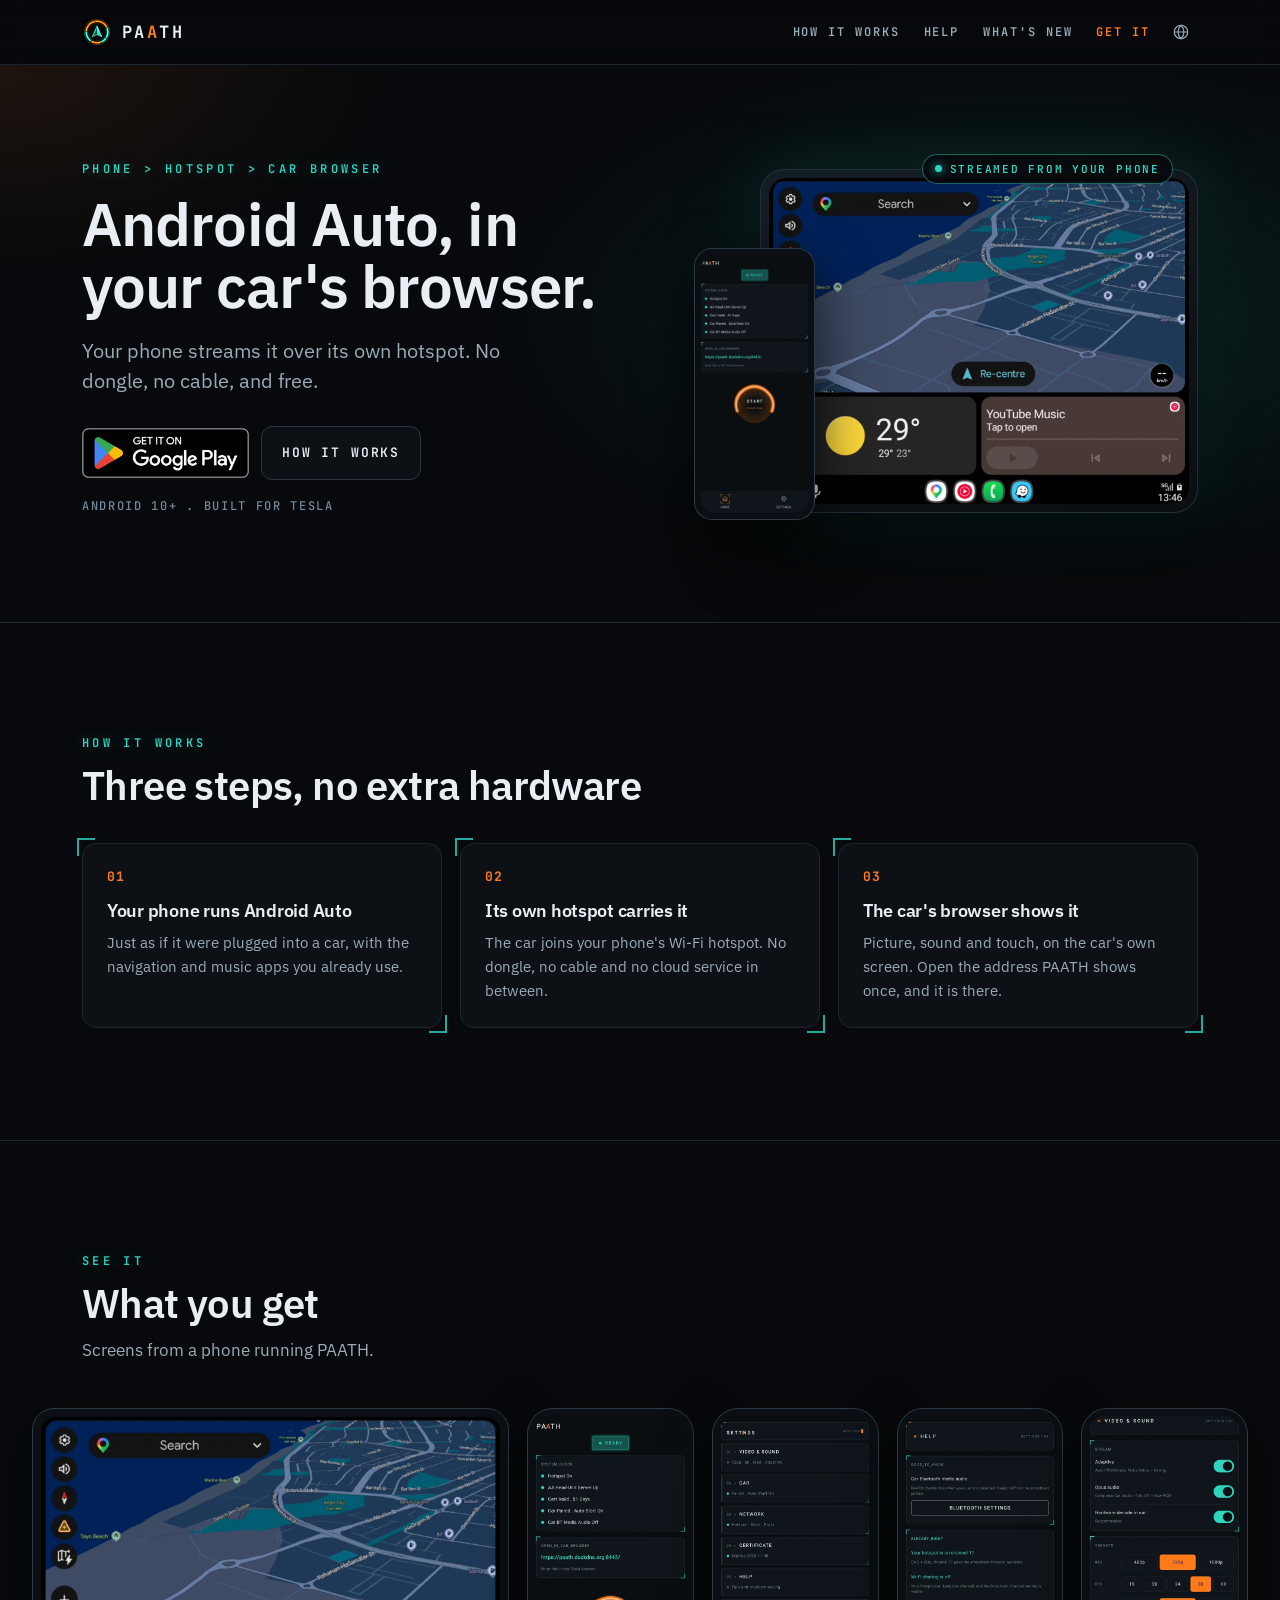
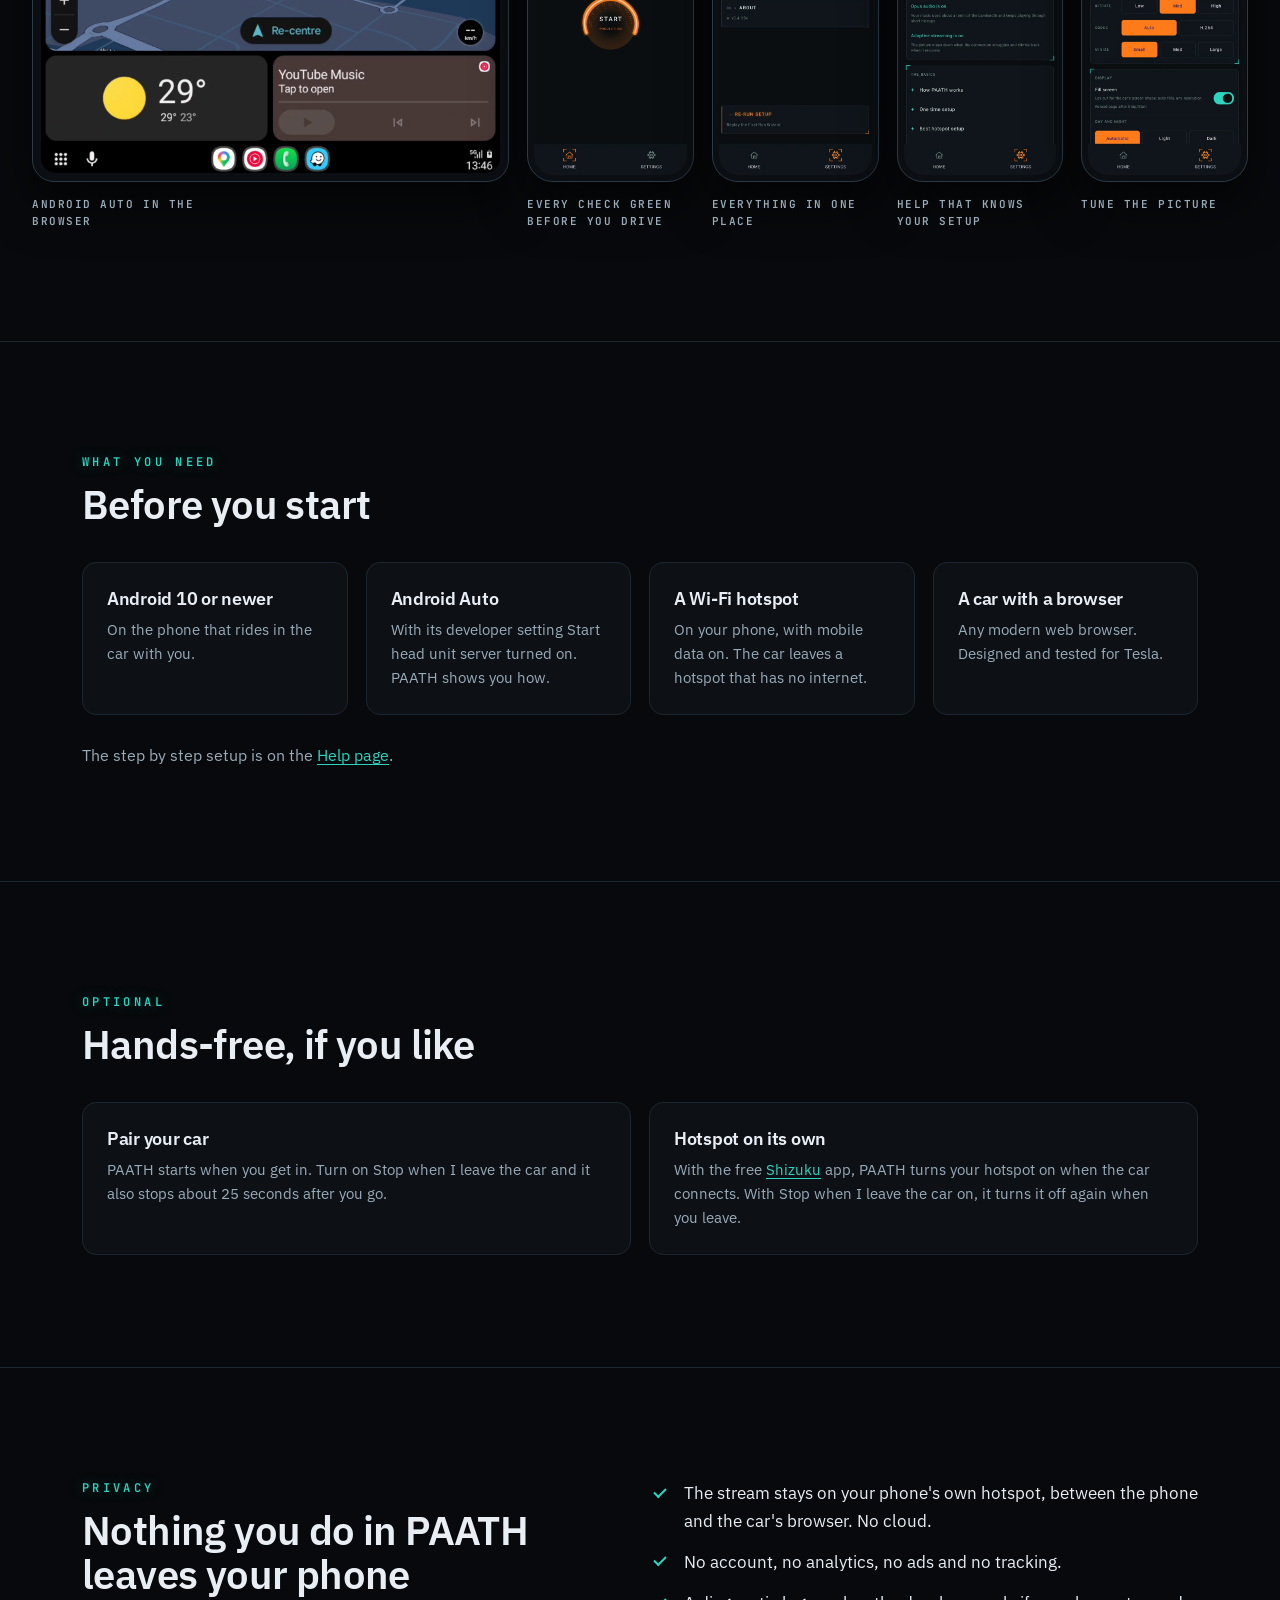
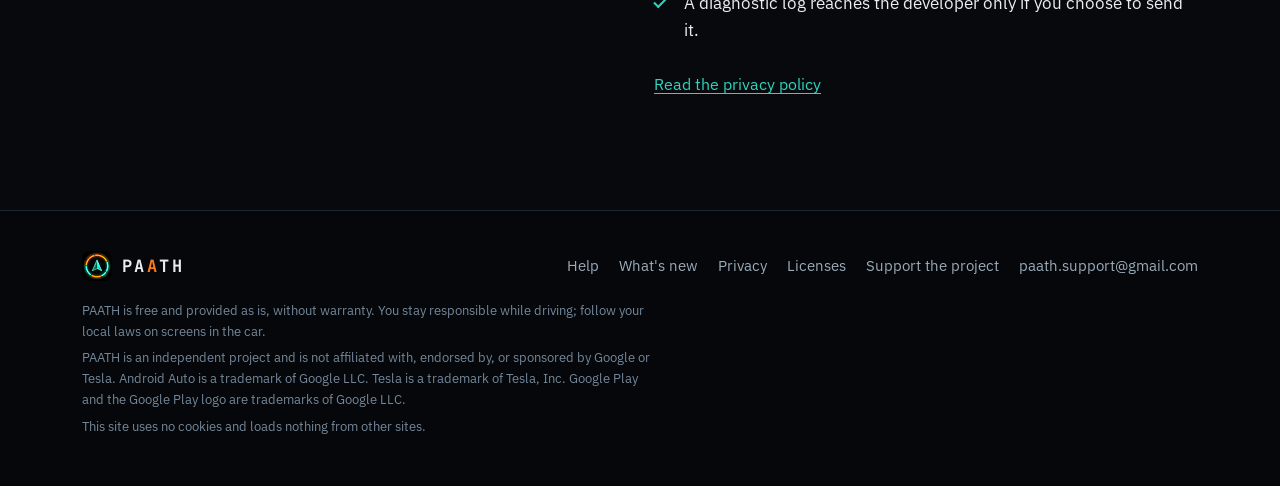
==== commit 03cdf36d: "Back to the 1.0.0 What's new, Help and home page while 1.1.0 waits in Play's review (the new logo st" ====
--- a/index.html
+++ b/index.html
@@ -134,7 +134,6 @@
         <li>The stream stays on your phone's own hotspot, between the phone and the car's browser. No cloud.</li>
         <li>No account, no analytics, no ads and no tracking.</li>
         <li>A diagnostic log reaches the developer only if you choose to send it.</li>
-        <li>Steering wheel media control reads the song's title, artist, album and picture from Android Auto to show them on the car's screen; they stay on your phone and the car and are never logged or sent anywhere.</li>
       </ul>
       <p class="more"><a href="https://paathsupport.github.io/paath-site/">Read the privacy policy</a></p>
     </div>
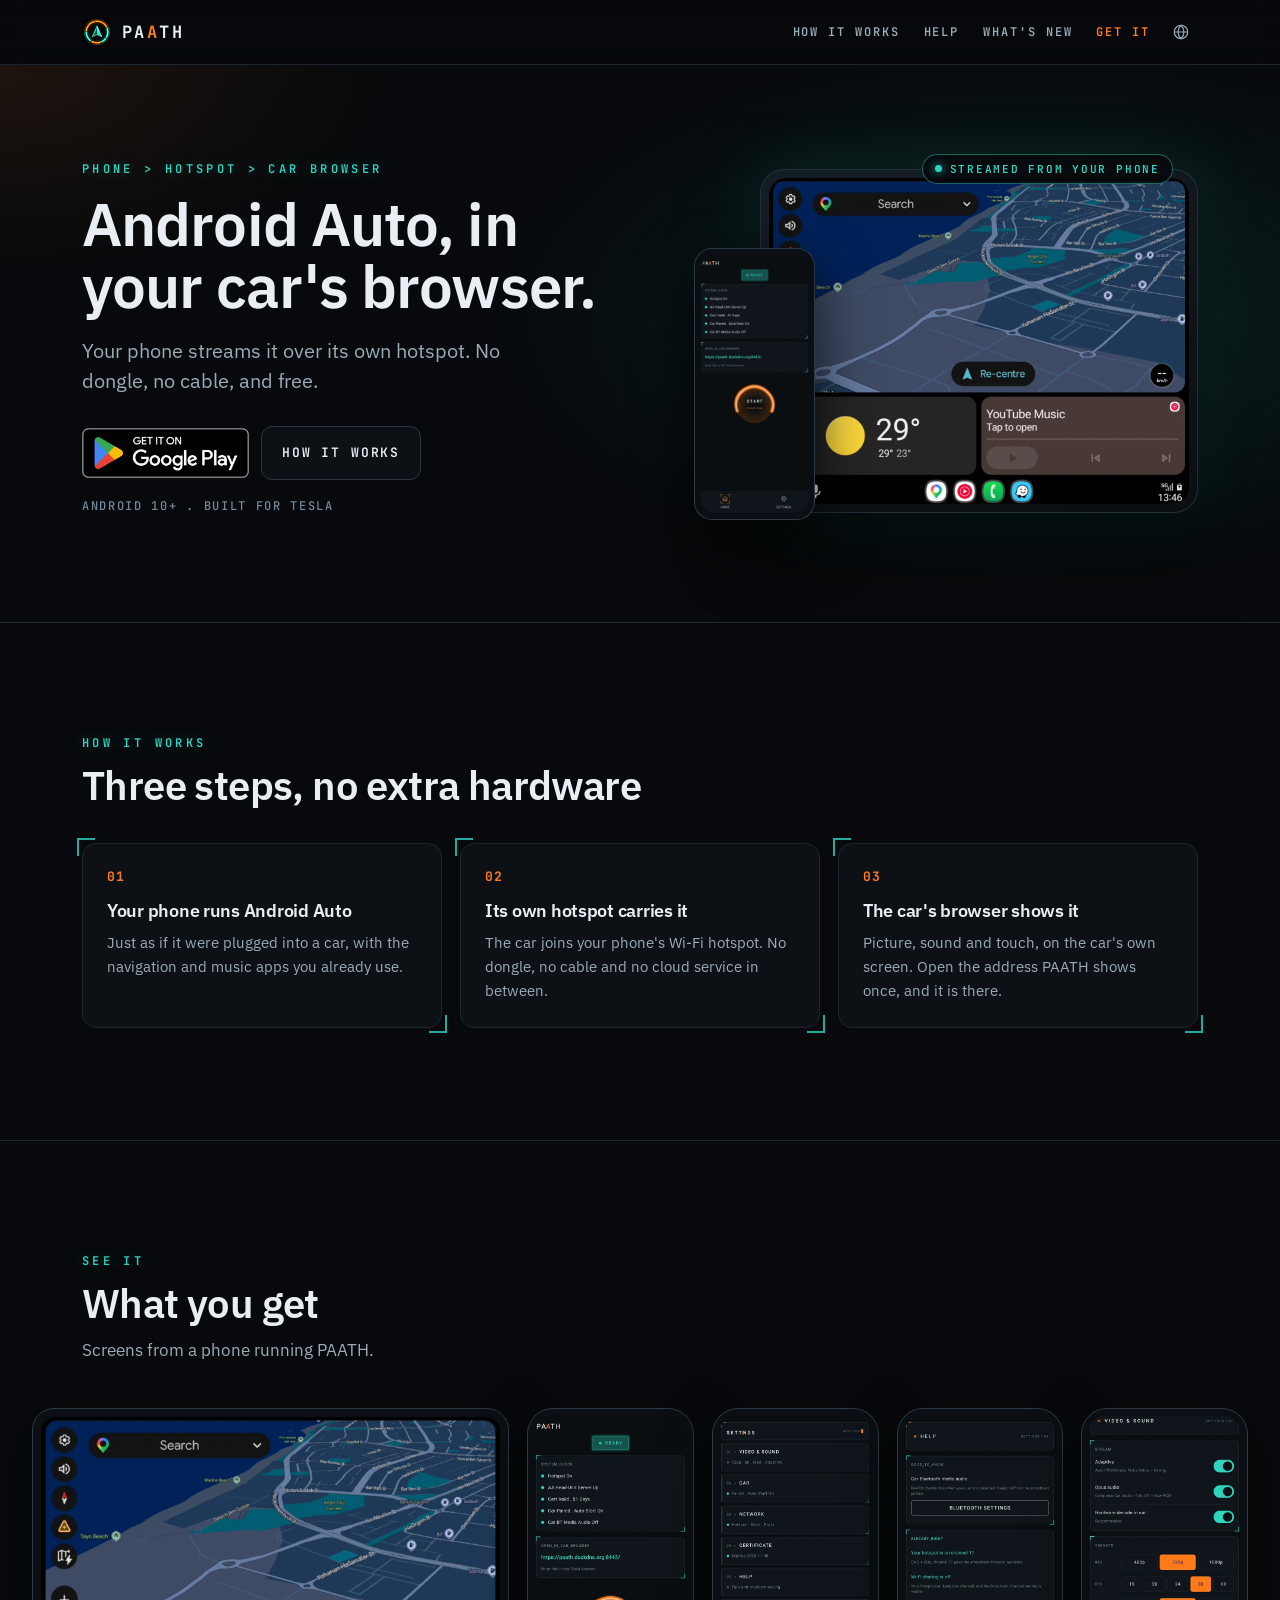
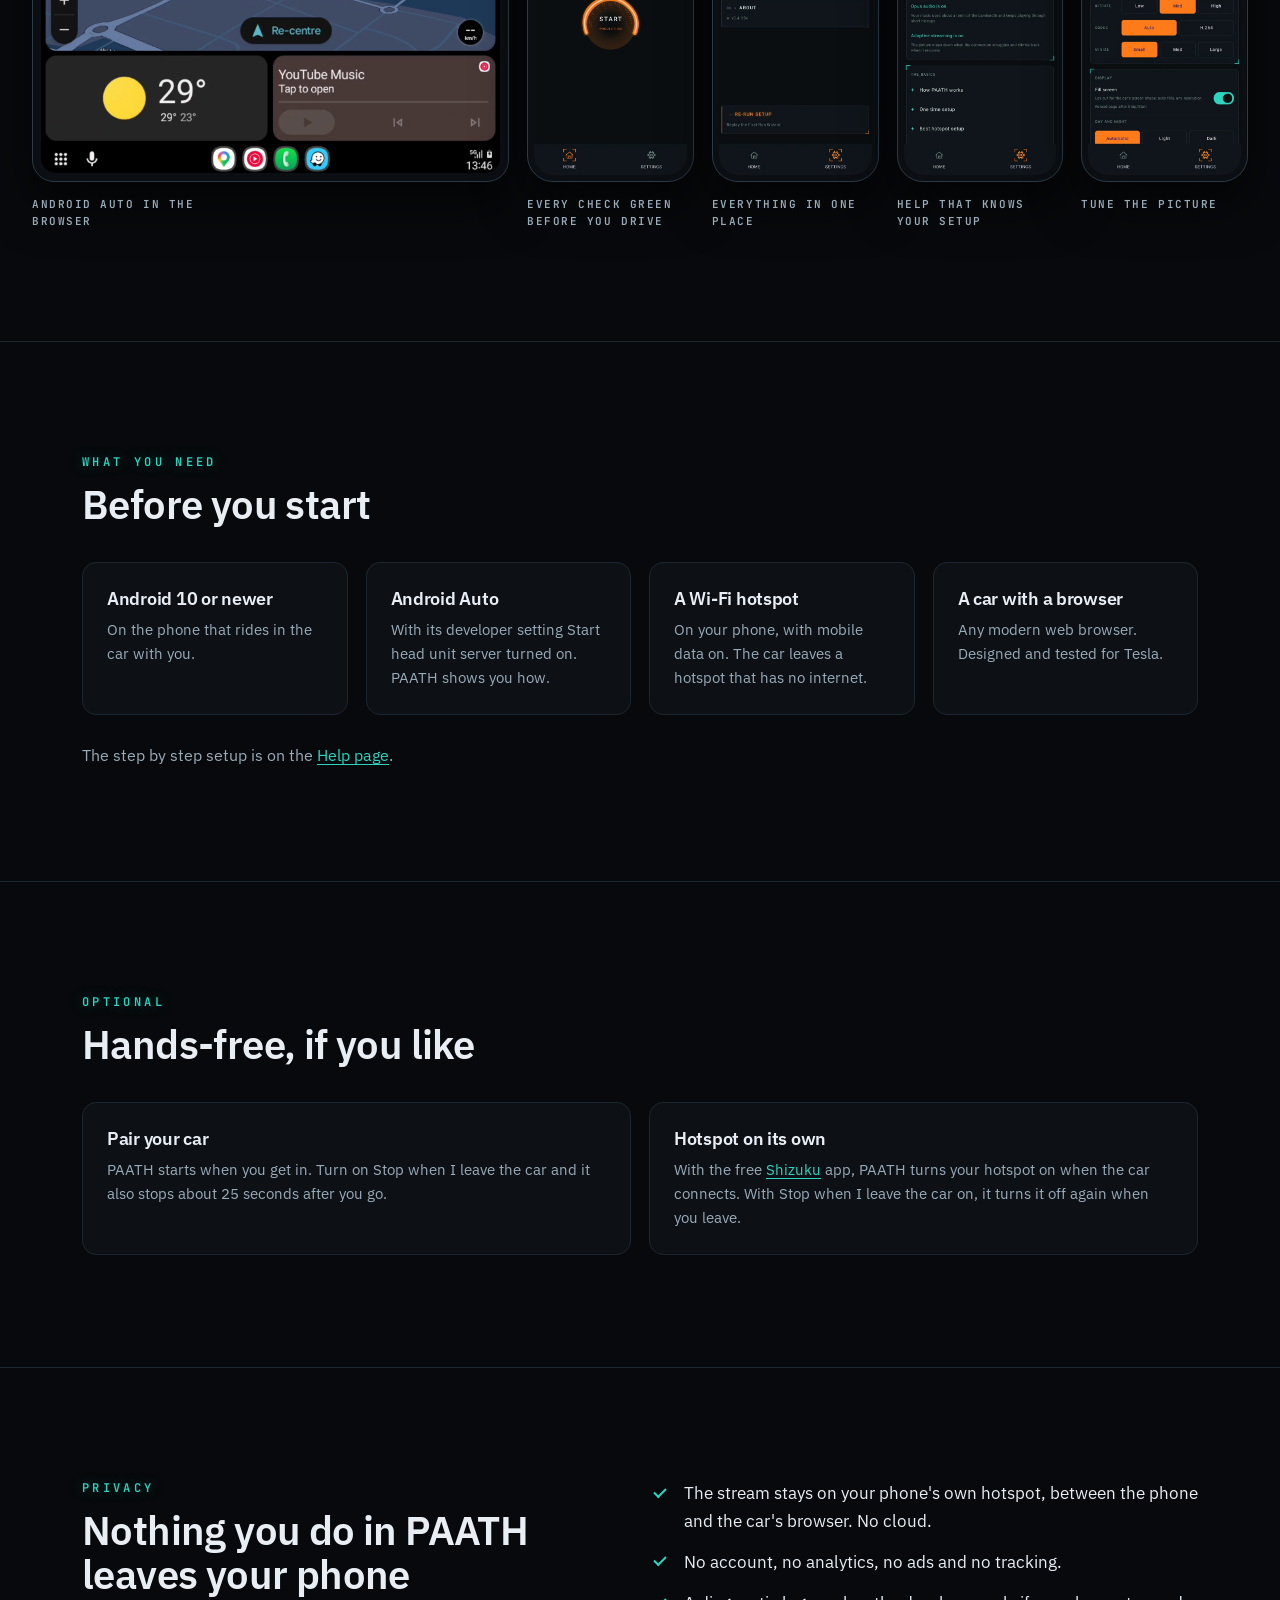
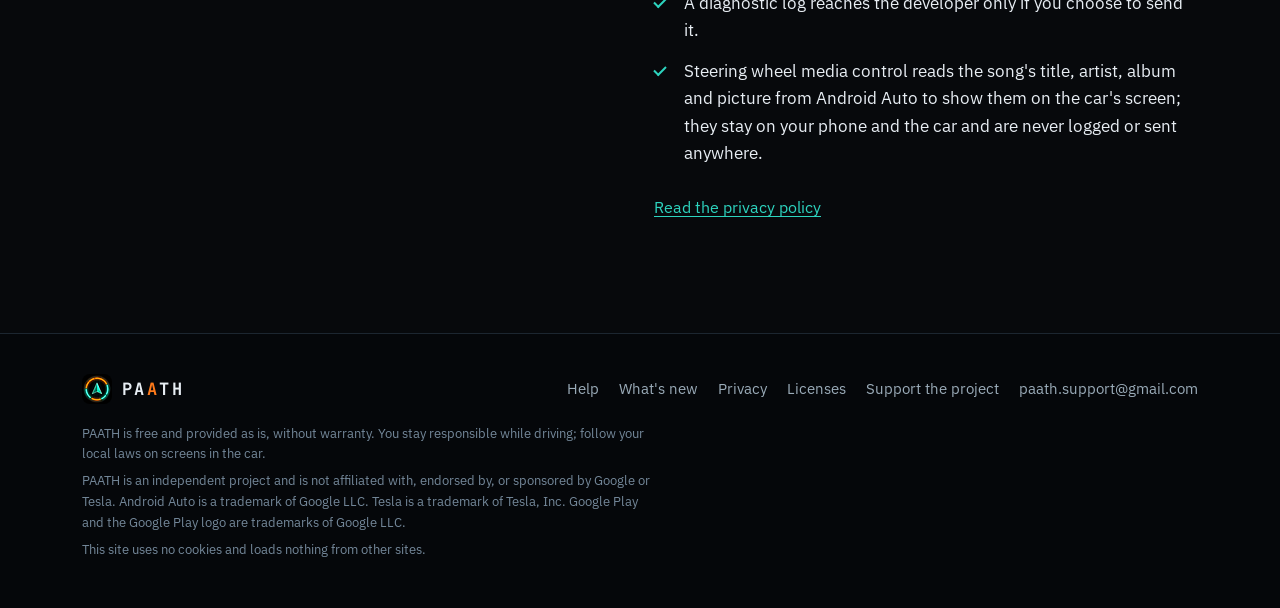
==== commit 5d59020c: "Revert "Back to the 1.0.0 What's new, Help and home page while 1.1.0 waits in Play's review (the new" ====
--- a/index.html
+++ b/index.html
@@ -134,6 +134,7 @@
         <li>The stream stays on your phone's own hotspot, between the phone and the car's browser. No cloud.</li>
         <li>No account, no analytics, no ads and no tracking.</li>
         <li>A diagnostic log reaches the developer only if you choose to send it.</li>
+        <li>Steering wheel media control reads the song's title, artist, album and picture from Android Auto to show them on the car's screen; they stay on your phone and the car and are never logged or sent anywhere.</li>
       </ul>
       <p class="more"><a href="https://paathsupport.github.io/paath-site/">Read the privacy policy</a></p>
     </div>
